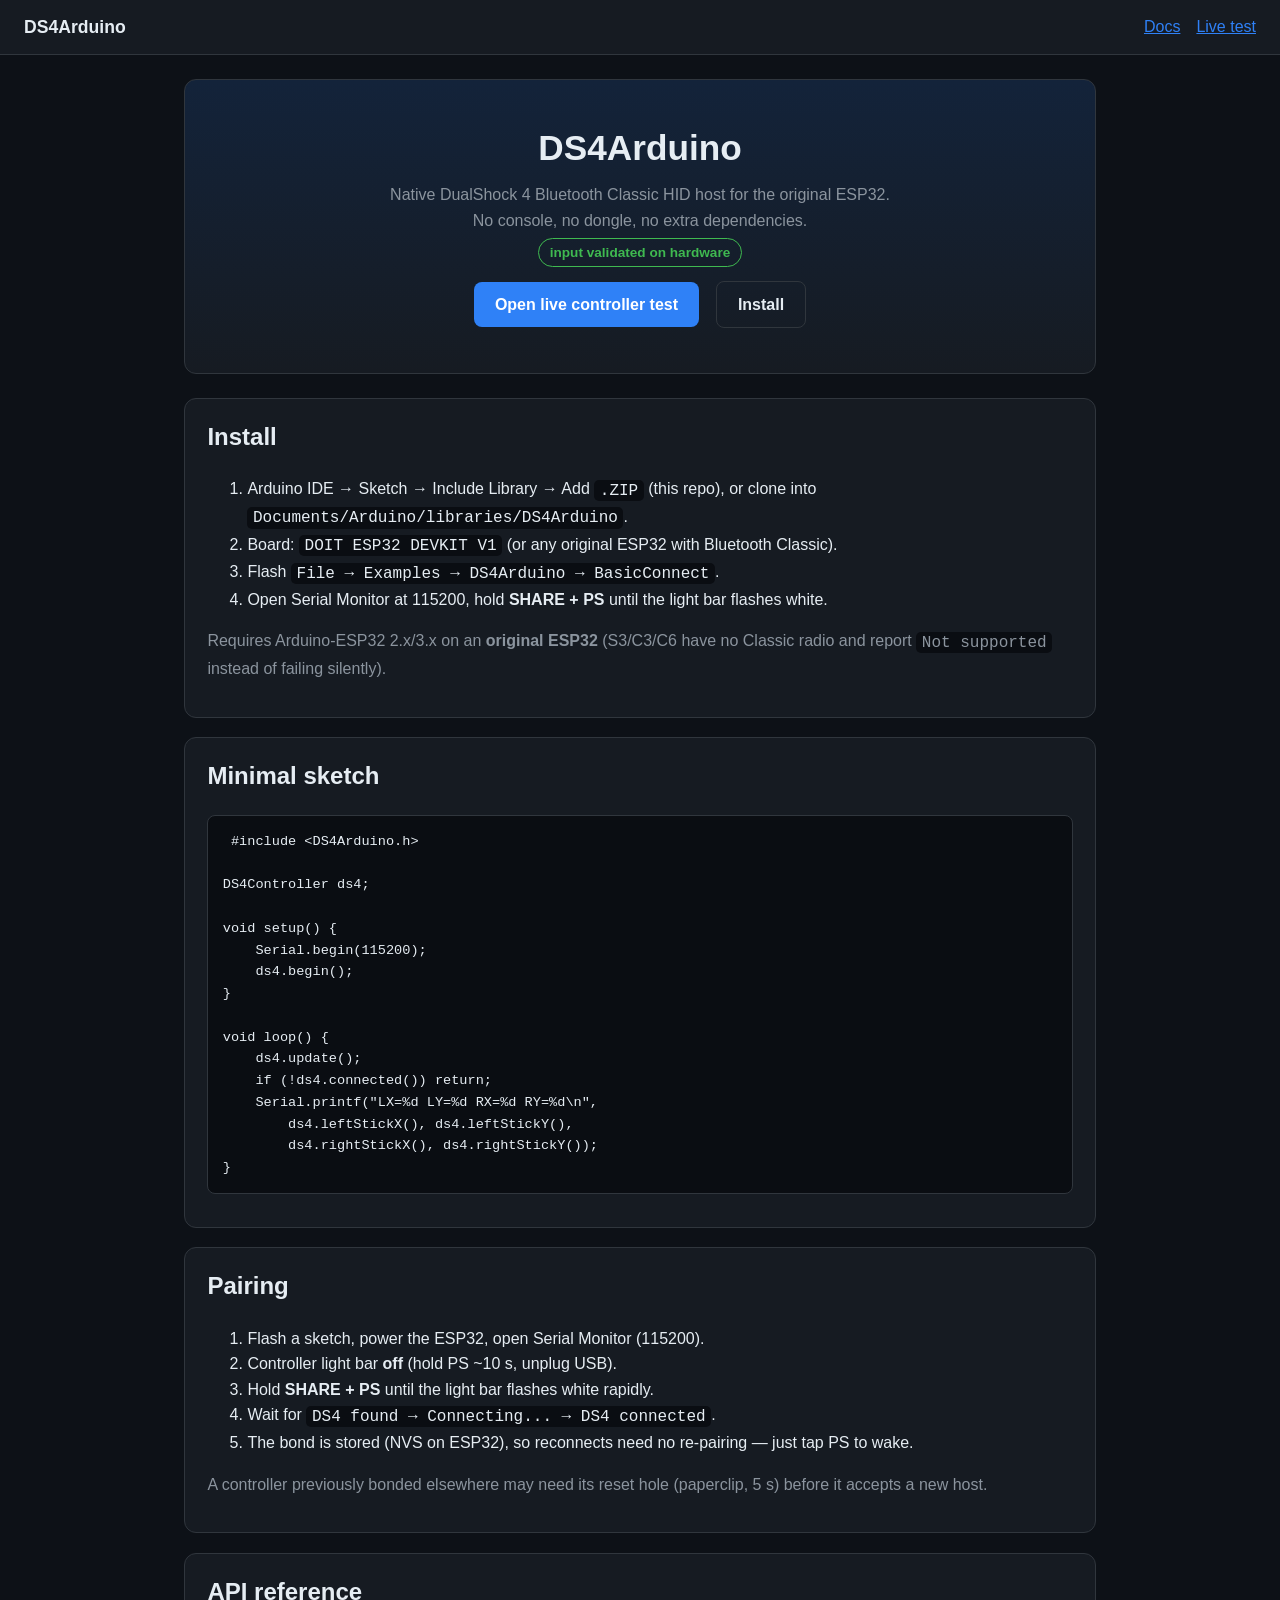
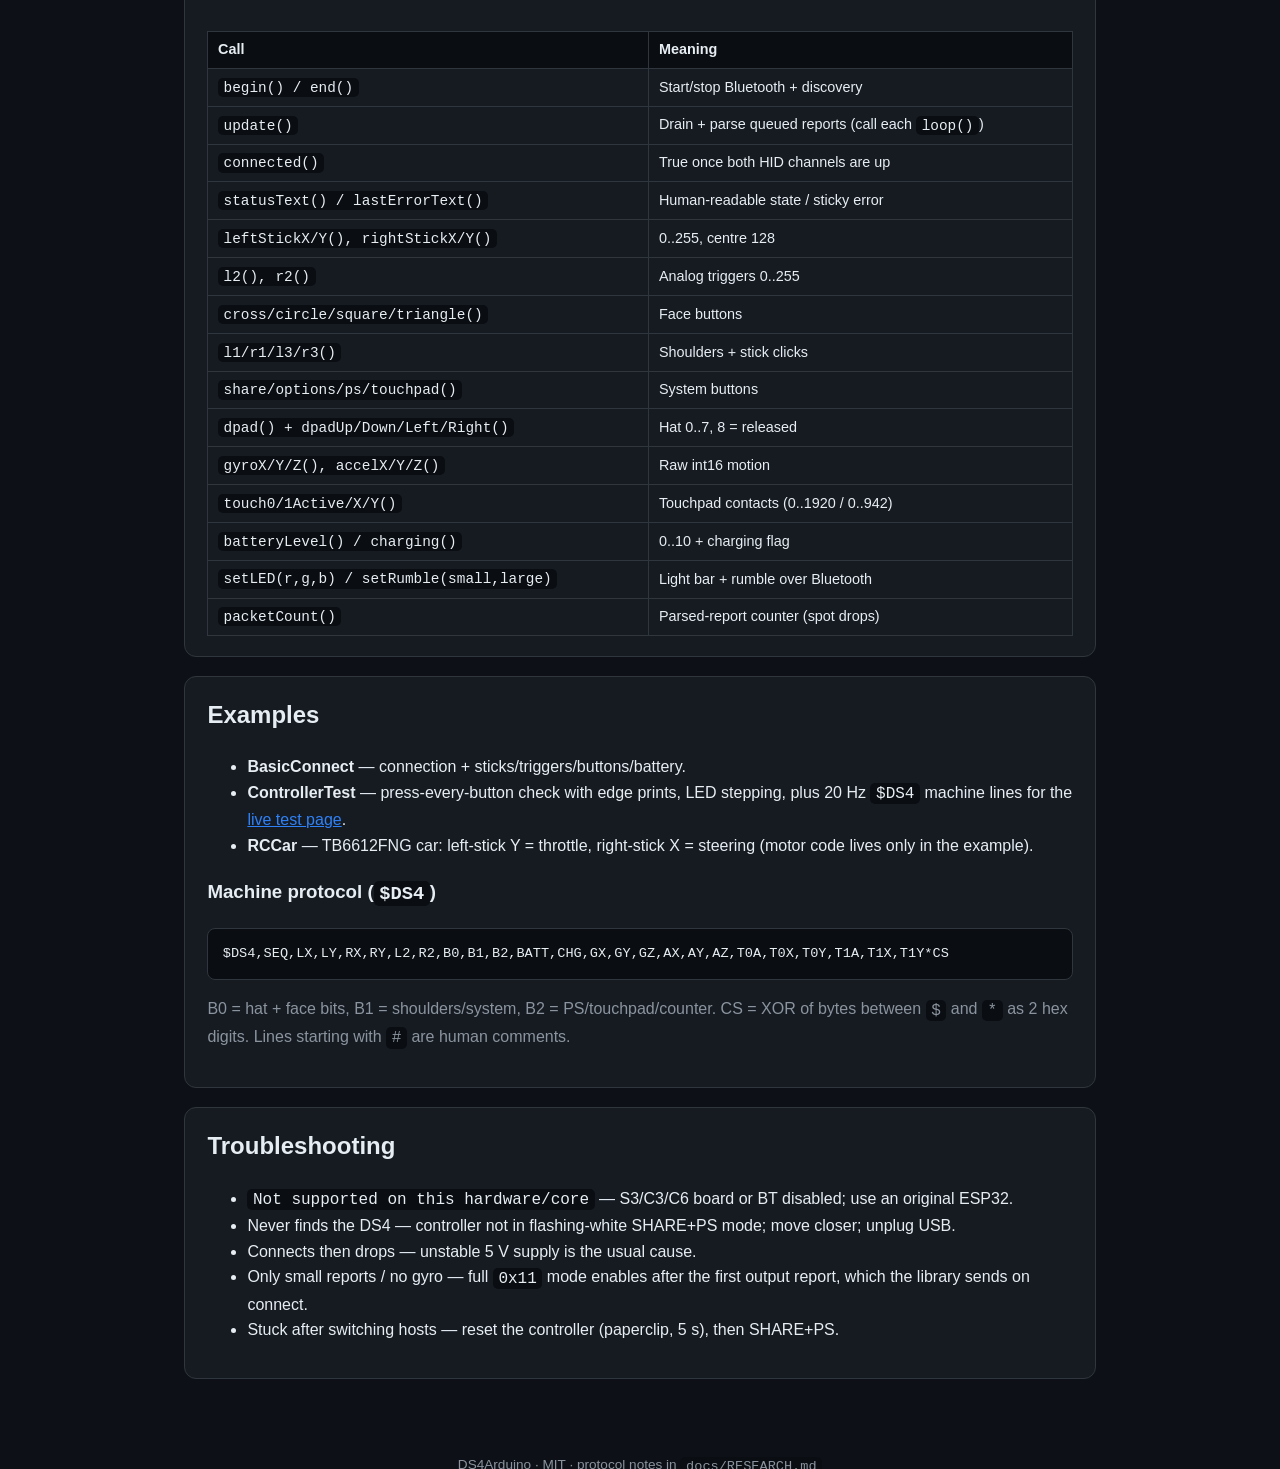
==== docs/index.html @ 6db24fc2 "first commit" ====
<!DOCTYPE html>
<html lang="en">
<head>
<meta charset="utf-8">
<meta name="viewport" content="width=device-width, initial-scale=1">
<title>DS4Arduino — DualShock 4 over Bluetooth Classic for ESP32</title>
<link rel="stylesheet" href="style.css">
</head>
<body>
<header class="nav"><strong>DS4Arduino</strong>
<nav><a href="index.html">Docs</a><a href="live.html">Live test</a></nav>
</header>
<main>
<div class="hero">
<h1>DS4Arduino</h1>
<p>Native DualShock 4 Bluetooth Classic HID host for the original ESP32.<br>No console, no dongle, no extra dependencies.</p>
<p><span class="pill ok">input validated on hardware</span></p>
<p><a class="btn" href="live.html">Open live controller test</a>
<a class="btn secondary" href="#install">Install</a></p>
</div>

<section class="card" id="install">
<h2>Install</h2>
<ol>
<li>Arduino IDE → Sketch → Include Library → Add <code class="inline">.ZIP</code> (this repo), or clone into <code class="inline">Documents/Arduino/libraries/DS4Arduino</code>.</li>
<li>Board: <code class="inline">DOIT ESP32 DEVKIT V1</code> (or any original ESP32 with Bluetooth Classic).</li>
<li>Flash <code class="inline">File → Examples → DS4Arduino → BasicConnect</code>.</li>
<li>Open Serial Monitor at 115200, hold <strong>SHARE + PS</strong> until the light bar flashes white.</li>
</ol>
<p class="muted">Requires Arduino-ESP32 2.x/3.x on an <strong>original ESP32</strong> (S3/C3/C6 have no Classic radio and report <code class="inline">Not supported</code> instead of failing silently).</p>
</section>

<section class="card">
<h2>Minimal sketch</h2>
<pre> #include &lt;DS4Arduino.h&gt;

DS4Controller ds4;

void setup() {
    Serial.begin(115200);
    ds4.begin();
}

void loop() {
    ds4.update();
    if (!ds4.connected()) return;
    Serial.printf("LX=%d LY=%d RX=%d RY=%d\n",
        ds4.leftStickX(), ds4.leftStickY(),
        ds4.rightStickX(), ds4.rightStickY());
}</pre>
</section>

<section class="card">
<h2>Pairing</h2>
<ol>
<li>Flash a sketch, power the ESP32, open Serial Monitor (115200).</li>
<li>Controller light bar <strong>off</strong> (hold PS ~10 s, unplug USB).</li>
<li>Hold <strong>SHARE + PS</strong> until the light bar flashes white rapidly.</li>
<li>Wait for <code class="inline">DS4 found → Connecting... → DS4 connected</code>.</li>
<li>The bond is stored (NVS on ESP32), so reconnects need no re-pairing — just tap PS to wake.</li>
</ol>
<p class="muted">A controller previously bonded elsewhere may need its reset hole (paperclip, 5 s) before it accepts a new host.</p>
</section>

<section class="card">
<h2>API reference</h2>
<table>
<tr><th>Call</th><th>Meaning</th></tr>
<tr><td><code class="inline">begin() / end()</code></td><td>Start/stop Bluetooth + discovery</td></tr>
<tr><td><code class="inline">update()</code></td><td>Drain + parse queued reports (call each <code class="inline">loop()</code>)</td></tr>
<tr><td><code class="inline">connected()</code></td><td>True once both HID channels are up</td></tr>
<tr><td><code class="inline">statusText() / lastErrorText()</code></td><td>Human-readable state / sticky error</td></tr>
<tr><td><code class="inline">leftStickX/Y(), rightStickX/Y()</code></td><td>0..255, centre 128</td></tr>
<tr><td><code class="inline">l2(), r2()</code></td><td>Analog triggers 0..255</td></tr>
<tr><td><code class="inline">cross/circle/square/triangle()</code></td><td>Face buttons</td></tr>
<tr><td><code class="inline">l1/r1/l3/r3()</code></td><td>Shoulders + stick clicks</td></tr>
<tr><td><code class="inline">share/options/ps/touchpad()</code></td><td>System buttons</td></tr>
<tr><td><code class="inline">dpad() + dpadUp/Down/Left/Right()</code></td><td>Hat 0..7, 8 = released</td></tr>
<tr><td><code class="inline">gyroX/Y/Z(), accelX/Y/Z()</code></td><td>Raw int16 motion</td></tr>
<tr><td><code class="inline">touch0/1Active/X/Y()</code></td><td>Touchpad contacts (0..1920 / 0..942)</td></tr>
<tr><td><code class="inline">batteryLevel() / charging()</code></td><td>0..10 + charging flag</td></tr>
<tr><td><code class="inline">setLED(r,g,b) / setRumble(small,large)</code></td><td>Light bar + rumble over Bluetooth</td></tr>
<tr><td><code class="inline">packetCount()</code></td><td>Parsed-report counter (spot drops)</td></tr>
</table>
</section>

<section class="card">
<h2>Examples</h2>
<ul>
<li><strong>BasicConnect</strong> — connection + sticks/triggers/buttons/battery.</li>
<li><strong>ControllerTest</strong> — press-every-button check with edge prints, LED stepping, plus 20 Hz <code class="inline">$DS4</code> machine lines for the <a href="live.html">live test page</a>.</li>
<li><strong>RCCar</strong> — TB6612FNG car: left-stick Y = throttle, right-stick X = steering (motor code lives only in the example).</li>
</ul>
<h3>Machine protocol (<code class="inline">$DS4</code>)</h3>
<pre>$DS4,SEQ,LX,LY,RX,RY,L2,R2,B0,B1,B2,BATT,CHG,GX,GY,GZ,AX,AY,AZ,T0A,T0X,T0Y,T1A,T1X,T1Y*CS</pre>
<p class="muted">B0 = hat + face bits, B1 = shoulders/system, B2 = PS/touchpad/counter. CS = XOR of bytes between <code class="inline">$</code> and <code class="inline">*</code> as 2 hex digits. Lines starting with <code class="inline">#</code> are human comments.</p>
</section>

<section class="card">
<h2>Troubleshooting</h2>
<ul>
<li><code class="inline">Not supported on this hardware/core</code> — S3/C3/C6 board or BT disabled; use an original ESP32.</li>
<li>Never finds the DS4 — controller not in flashing-white SHARE+PS mode; move closer; unplug USB.</li>
<li>Connects then drops — unstable 5 V supply is the usual cause.</li>
<li>Only small reports / no gyro — full <code class="inline">0x11</code> mode enables after the first output report, which the library sends on connect.</li>
<li>Stuck after switching hosts — reset the controller (paperclip, 5 s), then SHARE+PS.</li>
</ul>
</section>
</main>
<footer>DS4Arduino · MIT · protocol notes in <code class="inline">docs/RESEARCH.md</code></footer>
</body>
</html>
---- docs/style.css ----
:root {
  --bg: #0d1117;
  --panel: #161b22;
  --border: #30363d;
  --text: #e6edf3;
  --muted: #8b949e;
  --accent: #2f81f7;
  --green: #3fb950;
  --red: #f85149;
  --amber: #d29922;
}
* { box-sizing: border-box; }
body {
  margin: 0;
  background: var(--bg);
  color: var(--text);
  font-family: -apple-system, BlinkMacSystemFont, "Segoe UI", Helvetica, Arial, sans-serif;
  line-height: 1.6;
}
a { color: var(--accent); }
header.nav {
  display: flex;
  gap: 1.2rem;
  align-items: center;
  padding: 0.8rem 1.5rem;
  background: var(--panel);
  border-bottom: 1px solid var(--border);
  position: sticky;
  top: 0;
  z-index: 10;
}
header.nav strong { font-size: 1.1rem; }
header.nav nav { display: flex; gap: 1rem; margin-left: auto; }
main { max-width: 960px; margin: 0 auto; padding: 1.5rem; }
.hero {
  padding: 2.5rem 1rem;
  text-align: center;
  border: 1px solid var(--border);
  border-radius: 12px;
  background: linear-gradient(180deg, #13233a, var(--panel));
  margin-bottom: 1.5rem;
}
.hero h1 { margin: 0 0 0.4rem; font-size: 2.2rem; }
.hero p { color: var(--muted); margin: 0.3rem 0; }
.btn {
  display: inline-block;
  margin: 0.6rem 0.4rem 0;
  padding: 0.6rem 1.3rem;
  border-radius: 8px;
  background: var(--accent);
  color: #fff;
  text-decoration: none;
  font-weight: 600;
  border: none;
  cursor: pointer;
  font-size: 1rem;
}
.btn.secondary { background: transparent; border: 1px solid var(--border); color: var(--text); }
.btn:disabled { opacity: 0.5; cursor: default; }
section.card {
  background: var(--panel);
  border: 1px solid var(--border);
  border-radius: 12px;
  padding: 1.2rem 1.4rem;
  margin-bottom: 1.2rem;
}
h2 { margin-top: 0; }
code, pre { font-family: ui-monospace, SFMono-Regular, Menlo, Consolas, monospace; }
pre {
  background: #0a0d12;
  border: 1px solid var(--border);
  border-radius: 8px;
  padding: 0.9rem;
  overflow-x: auto;
  font-size: 0.85rem;
}
code.inline { background: #0a0d12; padding: 0.1rem 0.35rem; border-radius: 5px; }
table { border-collapse: collapse; width: 100%; font-size: 0.9rem; }
th, td { border: 1px solid var(--border); padding: 0.4rem 0.6rem; text-align: left; }
th { background: #0a0d12; }
.pill {
  display: inline-block;
  padding: 0.15rem 0.7rem;
  border-radius: 999px;
  font-size: 0.85rem;
  font-weight: 600;
  border: 1px solid var(--border);
}
.pill.ok { color: var(--green); border-color: var(--green); }
.pill.warn { color: var(--amber); border-color: var(--amber); }
.pill.bad { color: var(--red); border-color: var(--red); }
.muted { color: var(--muted); }
/* live tester layout */
.grid { display: grid; grid-template-columns: repeat(auto-fit, minmax(220px, 1fr)); gap: 1rem; }
.stickbox {
  position: relative;
  width: 150px; height: 150px;
  border: 1px solid var(--border);
  border-radius: 10px;
  background: #0a0d12;
  margin: 0 auto;
}
.stickdot {
  position: absolute;
  width: 22px; height: 22px;
  border-radius: 50%;
  background: var(--accent);
  transform: translate(-50%, -50%);
  left: 50%; top: 50%;
}
.bar { height: 12px; background: #0a0d12; border: 1px solid var(--border); border-radius: 6px; overflow: hidden; }
.bar > div { height: 100%; width: 0%; background: var(--accent); }
.btns { display: flex; flex-wrap: wrap; gap: 0.4rem; }
.padbtn {
  min-width: 3rem;
  text-align: center;
  padding: 0.35rem 0.6rem;
  border: 1px solid var(--border);
  border-radius: 8px;
  color: var(--muted);
  font-weight: 600;
  user-select: none;
}
.padbtn.on { background: var(--accent); color: #fff; border-color: var(--accent); }
#log {
  height: 180px;
  overflow-y: auto;
  background: #0a0d12;
  border: 1px solid var(--border);
  border-radius: 8px;
  padding: 0.6rem;
  font-size: 0.75rem;
  white-space: pre-wrap;
}
.touchpad {
  position: relative;
  height: 90px;
  border: 1px solid var(--border);
  border-radius: 8px;
  background: #0a0d12;
  overflow: hidden;
}
.touchdot { position: absolute; width: 14px; height: 14px; border-radius: 50%; background: var(--green); transform: translate(-50%, -50%); display: none; }
footer { text-align: center; color: var(--muted); padding: 2rem 1rem; font-size: 0.85rem; }
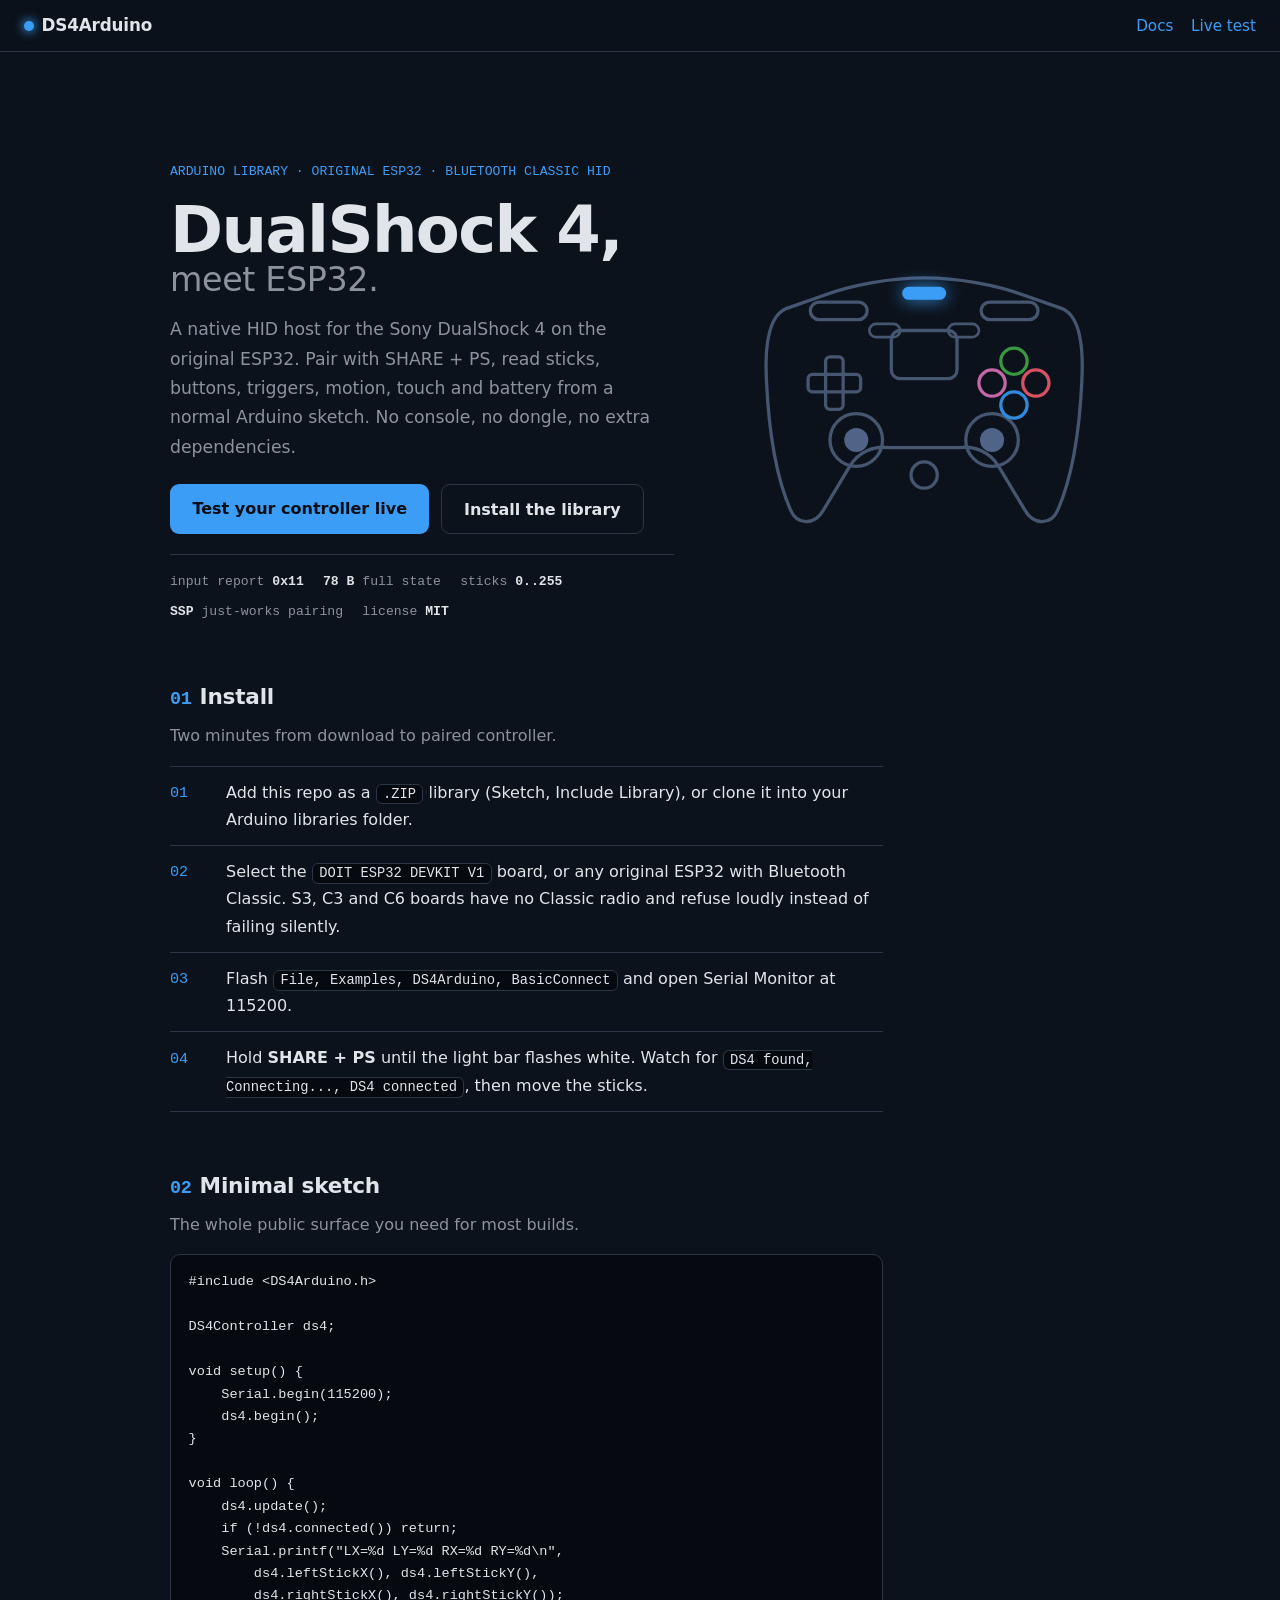
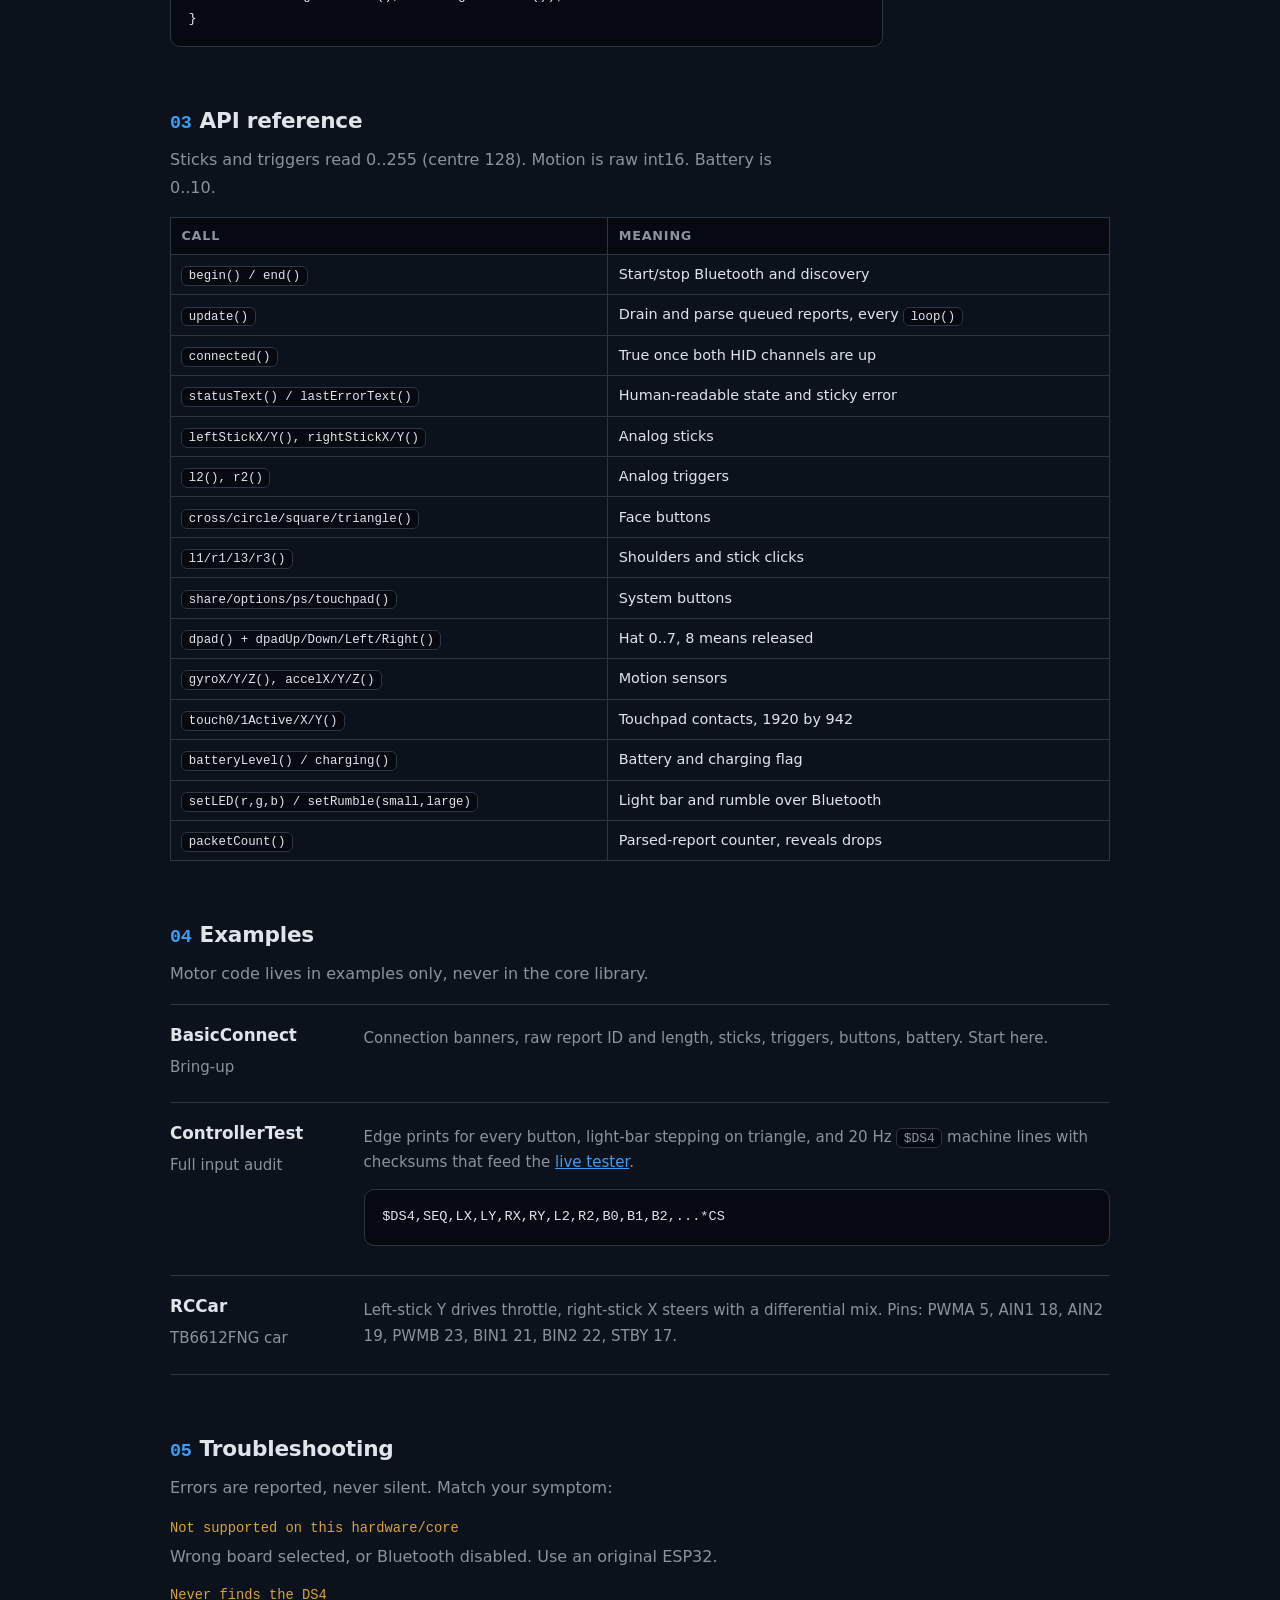
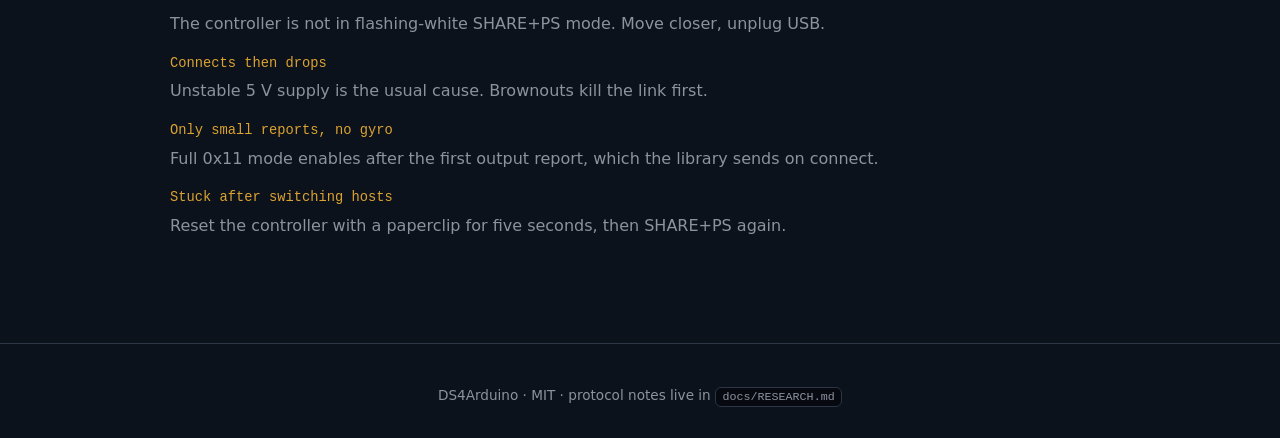
==== commit a8d31e1d: "docs updated" ====
--- a/docs/index.html
+++ b/docs/index.html
@@ -3,36 +3,66 @@
 <head>
 <meta charset="utf-8">
 <meta name="viewport" content="width=device-width, initial-scale=1">
-<title>DS4Arduino — DualShock 4 over Bluetooth Classic for ESP32</title>
+<title>DS4Arduino, DualShock 4 over Bluetooth Classic for ESP32</title>
 <link rel="stylesheet" href="style.css">
 </head>
 <body>
-<header class="nav"><strong>DS4Arduino</strong>
+<header class="nav"><span><span class="mark"></span><strong>DS4Arduino</strong></span>
 <nav><a href="index.html">Docs</a><a href="live.html">Live test</a></nav>
 </header>
 <main>
 <div class="hero">
-<h1>DS4Arduino</h1>
-<p>Native DualShock 4 Bluetooth Classic HID host for the original ESP32.<br>No console, no dongle, no extra dependencies.</p>
-<p><span class="pill ok">input validated on hardware</span></p>
-<p><a class="btn" href="live.html">Open live controller test</a>
-<a class="btn secondary" href="#install">Install</a></p>
+<div>
+<p class="rise" style="font-family:var(--mono);font-size:.82rem;color:var(--accent)">ARDUINO LIBRARY · ORIGINAL ESP32 · BLUETOOTH CLASSIC HID</p>
+<h1 class="rise d1">DualShock 4,<span class="thin">meet ESP32.</span></h1>
+<p class="lede rise d2">A native HID host for the Sony DualShock 4 on the original ESP32. Pair with SHARE&nbsp;+&nbsp;PS, read sticks, buttons, triggers, motion, touch and battery from a normal Arduino sketch. No console, no dongle, no extra dependencies.</p>
+<div class="btnrow rise d2">
+<a class="btn" href="live.html">Test your controller live</a>
+<a class="btn secondary" href="#install">Install the library</a>
+</div>
+<div class="specstrip rise d2">
+<span>input report <b>0x11</b></span><span><b>78 B</b> full state</span><span>sticks <b>0..255</b></span><span><b>SSP</b> just-works pairing</span><span>license <b>MIT</b></span>
+</div>
+</div>
+<div class="rise d2" role="img" aria-label="DualShock 4 controller outline">
+<svg class="padmark" viewBox="0 0 340 300" aria-hidden="true">
+<path d="M170,52 C200,52 235,58 262,68 L296,80 C310,86 316,108 314,146 C312,190 306,232 292,264 C286,278 270,278 262,264 L238,224 C230,211 216,205 202,207 L138,207 C124,205 110,211 102,224 L78,264 C70,278 54,278 48,264 C34,232 28,190 26,146 C24,108 30,86 44,80 L78,68 C105,58 140,52 170,52 Z" fill="none" stroke="oklch(0.45 0.05 260)" stroke-width="3"/>
+<rect x="150" y="60" width="40" height="12" rx="6" fill="oklch(0.68 0.16 250)" style="filter:drop-shadow(0 0 8px oklch(0.68 0.16 250 / 0.9))"/>
+<rect x="140" y="100" width="60" height="44" rx="8" fill="none" stroke="oklch(0.45 0.05 260)" stroke-width="3"/>
+<rect x="66" y="74" width="52" height="16" rx="8" fill="none" stroke="oklch(0.45 0.05 260)" stroke-width="3"/>
+<rect x="222" y="74" width="52" height="16" rx="8" fill="none" stroke="oklch(0.45 0.05 260)" stroke-width="3"/>
+<rect x="120" y="94" width="28" height="12" rx="6" fill="none" stroke="oklch(0.45 0.05 260)" stroke-width="2.5"/>
+<rect x="192" y="94" width="28" height="12" rx="6" fill="none" stroke="oklch(0.45 0.05 260)" stroke-width="2.5"/>
+<rect x="80" y="124" width="16" height="48" rx="4" fill="none" stroke="oklch(0.45 0.05 260)" stroke-width="3"/>
+<rect x="64" y="140" width="48" height="16" rx="4" fill="none" stroke="oklch(0.45 0.05 260)" stroke-width="3"/>
+<circle cx="108" cy="200" r="24" fill="none" stroke="oklch(0.45 0.05 260)" stroke-width="3"/>
+<circle cx="108" cy="200" r="11" fill="oklch(0.5 0.06 260)"/>
+<circle cx="232" cy="200" r="24" fill="none" stroke="oklch(0.45 0.05 260)" stroke-width="3"/>
+<circle cx="232" cy="200" r="11" fill="oklch(0.5 0.06 260)"/>
+<circle cx="252" cy="128" r="12" fill="none" stroke="oklch(0.6 0.15 145)" stroke-width="3"/>
+<circle cx="272" cy="148" r="12" fill="none" stroke="oklch(0.62 0.17 15)" stroke-width="3"/>
+<circle cx="252" cy="168" r="12" fill="none" stroke="oklch(0.62 0.15 250)" stroke-width="3"/>
+<circle cx="232" cy="148" r="12" fill="none" stroke="oklch(0.64 0.14 340)" stroke-width="3"/>
+<circle cx="170" cy="232" r="12" fill="none" stroke="oklch(0.45 0.05 260)" stroke-width="3"/>
+</svg>
+</div>
 </div>
 
-<section class="card" id="install">
-<h2>Install</h2>
-<ol>
-<li>Arduino IDE → Sketch → Include Library → Add <code class="inline">.ZIP</code> (this repo), or clone into <code class="inline">Documents/Arduino/libraries/DS4Arduino</code>.</li>
-<li>Board: <code class="inline">DOIT ESP32 DEVKIT V1</code> (or any original ESP32 with Bluetooth Classic).</li>
-<li>Flash <code class="inline">File → Examples → DS4Arduino → BasicConnect</code>.</li>
-<li>Open Serial Monitor at 115200, hold <strong>SHARE + PS</strong> until the light bar flashes white.</li>
+<section class="block prose" id="install">
+<h2 class="sect"><span class="no">01</span>Install</h2>
+<p class="sub">Two minutes from download to paired controller.</p>
+<ol class="steps">
+<li><div>Add this repo as a <code class="inline">.ZIP</code> library (Sketch, Include Library), or clone it into your Arduino libraries folder.</div></li>
+<li><div>Select the <code class="inline">DOIT ESP32 DEVKIT V1</code> board, or any original ESP32 with Bluetooth Classic. S3, C3 and C6 boards have no Classic radio and refuse loudly instead of failing silently.</div></li>
+<li><div>Flash <code class="inline">File, Examples, DS4Arduino, BasicConnect</code> and open Serial Monitor at 115200.</div></li>
+<li><div>Hold <strong>SHARE + PS</strong> until the light bar flashes white. Watch for <code class="inline">DS4 found, Connecting..., DS4 connected</code>, then move the sticks.</div></li>
 </ol>
-<p class="muted">Requires Arduino-ESP32 2.x/3.x on an <strong>original ESP32</strong> (S3/C3/C6 have no Classic radio and report <code class="inline">Not supported</code> instead of failing silently).</p>
 </section>
 
-<section class="card">
-<h2>Minimal sketch</h2>
-<pre> #include &lt;DS4Arduino.h&gt;
+<section class="block prose">
+<h2 class="sect"><span class="no">02</span>Minimal sketch</h2>
+<p class="sub">The whole public surface you need for most builds.</p>
+<pre>#include &lt;DS4Arduino.h&gt;
 
 DS4Controller ds4;
 
@@ -50,63 +80,64 @@
 }</pre>
 </section>
 
-<section class="card">
-<h2>Pairing</h2>
-<ol>
-<li>Flash a sketch, power the ESP32, open Serial Monitor (115200).</li>
-<li>Controller light bar <strong>off</strong> (hold PS ~10 s, unplug USB).</li>
-<li>Hold <strong>SHARE + PS</strong> until the light bar flashes white rapidly.</li>
-<li>Wait for <code class="inline">DS4 found → Connecting... → DS4 connected</code>.</li>
-<li>The bond is stored (NVS on ESP32), so reconnects need no re-pairing — just tap PS to wake.</li>
-</ol>
-<p class="muted">A controller previously bonded elsewhere may need its reset hole (paperclip, 5 s) before it accepts a new host.</p>
-</section>
-
-<section class="card">
-<h2>API reference</h2>
-<table>
+<section class="block">
+<h2 class="sect"><span class="no">03</span>API reference</h2>
+<p class="sub">Sticks and triggers read 0..255 (centre 128). Motion is raw int16. Battery is 0..10.</p>
+<table class="api">
 <tr><th>Call</th><th>Meaning</th></tr>
-<tr><td><code class="inline">begin() / end()</code></td><td>Start/stop Bluetooth + discovery</td></tr>
-<tr><td><code class="inline">update()</code></td><td>Drain + parse queued reports (call each <code class="inline">loop()</code>)</td></tr>
+<tr><td><code class="inline">begin() / end()</code></td><td>Start/stop Bluetooth and discovery</td></tr>
+<tr><td><code class="inline">update()</code></td><td>Drain and parse queued reports, every <code class="inline">loop()</code></td></tr>
 <tr><td><code class="inline">connected()</code></td><td>True once both HID channels are up</td></tr>
-<tr><td><code class="inline">statusText() / lastErrorText()</code></td><td>Human-readable state / sticky error</td></tr>
-<tr><td><code class="inline">leftStickX/Y(), rightStickX/Y()</code></td><td>0..255, centre 128</td></tr>
-<tr><td><code class="inline">l2(), r2()</code></td><td>Analog triggers 0..255</td></tr>
+<tr><td><code class="inline">statusText() / lastErrorText()</code></td><td>Human-readable state and sticky error</td></tr>
+<tr><td><code class="inline">leftStickX/Y(), rightStickX/Y()</code></td><td>Analog sticks</td></tr>
+<tr><td><code class="inline">l2(), r2()</code></td><td>Analog triggers</td></tr>
 <tr><td><code class="inline">cross/circle/square/triangle()</code></td><td>Face buttons</td></tr>
-<tr><td><code class="inline">l1/r1/l3/r3()</code></td><td>Shoulders + stick clicks</td></tr>
+<tr><td><code class="inline">l1/r1/l3/r3()</code></td><td>Shoulders and stick clicks</td></tr>
 <tr><td><code class="inline">share/options/ps/touchpad()</code></td><td>System buttons</td></tr>
-<tr><td><code class="inline">dpad() + dpadUp/Down/Left/Right()</code></td><td>Hat 0..7, 8 = released</td></tr>
-<tr><td><code class="inline">gyroX/Y/Z(), accelX/Y/Z()</code></td><td>Raw int16 motion</td></tr>
-<tr><td><code class="inline">touch0/1Active/X/Y()</code></td><td>Touchpad contacts (0..1920 / 0..942)</td></tr>
-<tr><td><code class="inline">batteryLevel() / charging()</code></td><td>0..10 + charging flag</td></tr>
-<tr><td><code class="inline">setLED(r,g,b) / setRumble(small,large)</code></td><td>Light bar + rumble over Bluetooth</td></tr>
-<tr><td><code class="inline">packetCount()</code></td><td>Parsed-report counter (spot drops)</td></tr>
+<tr><td><code class="inline">dpad() + dpadUp/Down/Left/Right()</code></td><td>Hat 0..7, 8 means released</td></tr>
+<tr><td><code class="inline">gyroX/Y/Z(), accelX/Y/Z()</code></td><td>Motion sensors</td></tr>
+<tr><td><code class="inline">touch0/1Active/X/Y()</code></td><td>Touchpad contacts, 1920 by 942</td></tr>
+<tr><td><code class="inline">batteryLevel() / charging()</code></td><td>Battery and charging flag</td></tr>
+<tr><td><code class="inline">setLED(r,g,b) / setRumble(small,large)</code></td><td>Light bar and rumble over Bluetooth</td></tr>
+<tr><td><code class="inline">packetCount()</code></td><td>Parsed-report counter, reveals drops</td></tr>
 </table>
 </section>
 
-<section class="card">
-<h2>Examples</h2>
-<ul>
-<li><strong>BasicConnect</strong> — connection + sticks/triggers/buttons/battery.</li>
-<li><strong>ControllerTest</strong> — press-every-button check with edge prints, LED stepping, plus 20 Hz <code class="inline">$DS4</code> machine lines for the <a href="live.html">live test page</a>.</li>
-<li><strong>RCCar</strong> — TB6612FNG car: left-stick Y = throttle, right-stick X = steering (motor code lives only in the example).</li>
-</ul>
-<h3>Machine protocol (<code class="inline">$DS4</code>)</h3>
-<pre>$DS4,SEQ,LX,LY,RX,RY,L2,R2,B0,B1,B2,BATT,CHG,GX,GY,GZ,AX,AY,AZ,T0A,T0X,T0Y,T1A,T1X,T1Y*CS</pre>
-<p class="muted">B0 = hat + face bits, B1 = shoulders/system, B2 = PS/touchpad/counter. CS = XOR of bytes between <code class="inline">$</code> and <code class="inline">*</code> as 2 hex digits. Lines starting with <code class="inline">#</code> are human comments.</p>
+<section class="block">
+<h2 class="sect"><span class="no">04</span>Examples</h2>
+<p class="sub">Motor code lives in examples only, never in the core library.</p>
+<div class="exrow">
+<div><h3>BasicConnect</h3><p class="muted">Bring-up</p></div>
+<div><p>Connection banners, raw report ID and length, sticks, triggers, buttons, battery. Start here.</p></div>
+</div>
+<div class="exrow">
+<div><h3>ControllerTest</h3><p class="muted">Full input audit</p></div>
+<div><p>Edge prints for every button, light-bar stepping on triangle, and 20&nbsp;Hz <code class="inline">$DS4</code> machine lines with checksums that feed the <a href="live.html">live tester</a>.</p>
+<pre>$DS4,SEQ,LX,LY,RX,RY,L2,R2,B0,B1,B2,...*CS</pre></div>
+</div>
+<div class="exrow">
+<div><h3>RCCar</h3><p class="muted">TB6612FNG car</p></div>
+<div><p>Left-stick Y drives throttle, right-stick X steers with a differential mix. Pins: PWMA 5, AIN1 18, AIN2 19, PWMB 23, BIN1 21, BIN2 22, STBY 17.</p></div>
+</div>
 </section>
 
-<section class="card">
-<h2>Troubleshooting</h2>
-<ul>
-<li><code class="inline">Not supported on this hardware/core</code> — S3/C3/C6 board or BT disabled; use an original ESP32.</li>
-<li>Never finds the DS4 — controller not in flashing-white SHARE+PS mode; move closer; unplug USB.</li>
-<li>Connects then drops — unstable 5 V supply is the usual cause.</li>
-<li>Only small reports / no gyro — full <code class="inline">0x11</code> mode enables after the first output report, which the library sends on connect.</li>
-<li>Stuck after switching hosts — reset the controller (paperclip, 5 s), then SHARE+PS.</li>
-</ul>
+<section class="block prose">
+<h2 class="sect"><span class="no">05</span>Troubleshooting</h2>
+<p class="sub">Errors are reported, never silent. Match your symptom:</p>
+<dl class="trouble">
+<dt>Not supported on this hardware/core</dt>
+<dd>Wrong board selected, or Bluetooth disabled. Use an original ESP32.</dd>
+<dt>Never finds the DS4</dt>
+<dd>The controller is not in flashing-white SHARE+PS mode. Move closer, unplug USB.</dd>
+<dt>Connects then drops</dt>
+<dd>Unstable 5&nbsp;V supply is the usual cause. Brownouts kill the link first.</dd>
+<dt>Only small reports, no gyro</dt>
+<dd>Full 0x11 mode enables after the first output report, which the library sends on connect.</dd>
+<dt>Stuck after switching hosts</dt>
+<dd>Reset the controller with a paperclip for five seconds, then SHARE+PS again.</dd>
+</dl>
 </section>
 </main>
-<footer>DS4Arduino · MIT · protocol notes in <code class="inline">docs/RESEARCH.md</code></footer>
+<footer>DS4Arduino · MIT · protocol notes live in <code class="inline">docs/RESEARCH.md</code></footer>
 </body>
 </html>
--- a/docs/style.css
+++ b/docs/style.css
@@ -1,83 +1,173 @@
+/* DS4Arduino docs theme. Dark workbench surface, light-bar blue identity,
+   PlayStation face colors reserved for pressed states on the tester. */
 :root {
-  --bg: #0d1117;
-  --panel: #161b22;
-  --border: #30363d;
-  --text: #e6edf3;
-  --muted: #8b949e;
-  --accent: #2f81f7;
-  --green: #3fb950;
-  --red: #f85149;
-  --amber: #d29922;
+  --bg: oklch(0.18 0.02 260);
+  --panel: oklch(0.23 0.025 260);
+  --panel-2: oklch(0.26 0.03 260);
+  --border: oklch(0.33 0.03 260);
+  --text: oklch(0.92 0.008 260);
+  --muted: oklch(0.66 0.02 260);
+  --accent: oklch(0.68 0.16 250);
+  --accent-soft: oklch(0.68 0.16 250 / 0.14);
+  --green: oklch(0.74 0.15 145);
+  --red: oklch(0.64 0.19 15);
+  --pink: oklch(0.7 0.16 340);
+  --amber: oklch(0.75 0.14 80);
+  --sans: -apple-system, BlinkMacSystemFont, "Segoe UI", system-ui, sans-serif;
+  --mono: ui-monospace, SFMono-Regular, Menlo, Consolas, monospace;
 }
 * { box-sizing: border-box; }
+html { scroll-behavior: smooth; }
 body {
   margin: 0;
   background: var(--bg);
   color: var(--text);
-  font-family: -apple-system, BlinkMacSystemFont, "Segoe UI", Helvetica, Arial, sans-serif;
-  line-height: 1.6;
+  font-family: var(--sans);
+  line-height: 1.7;
 }
 a { color: var(--accent); }
+::selection { background: oklch(0.68 0.16 250 / 0.35); }
+
+/* ---------- nav ---------- */
 header.nav {
   display: flex;
   gap: 1.2rem;
-  align-items: center;
-  padding: 0.8rem 1.5rem;
-  background: var(--panel);
+  align-items: baseline;
+  padding: 0.7rem 1.5rem;
+  background: oklch(0.18 0.02 260 / 0.92);
   border-bottom: 1px solid var(--border);
   position: sticky;
   top: 0;
   z-index: 10;
 }
-header.nav strong { font-size: 1.1rem; }
-header.nav nav { display: flex; gap: 1rem; margin-left: auto; }
-main { max-width: 960px; margin: 0 auto; padding: 1.5rem; }
+header.nav .mark {
+  display: inline-block;
+  width: 0.65rem; height: 0.65rem;
+  border-radius: 50%;
+  background: var(--accent);
+  box-shadow: 0 0 10px 2px oklch(0.68 0.16 250 / 0.7);
+  margin-right: 0.45rem;
+  vertical-align: baseline;
+}
+header.nav strong { font-size: 1.05rem; letter-spacing: -0.01em; }
+header.nav nav { display: flex; gap: 1.1rem; margin-left: auto; font-size: 0.95rem; }
+header.nav nav a { text-decoration: none; }
+header.nav nav a:hover { text-decoration: underline; }
+
+main { max-width: 1020px; margin: 0 auto; padding: 1.5rem clamp(1rem, 4vw, 2.5rem) 3rem; }
+
+/* ---------- brand hero ---------- */
 .hero {
-  padding: 2.5rem 1rem;
-  text-align: center;
-  border: 1px solid var(--border);
-  border-radius: 12px;
-  background: linear-gradient(180deg, #13233a, var(--panel));
-  margin-bottom: 1.5rem;
-}
-.hero h1 { margin: 0 0 0.4rem; font-size: 2.2rem; }
-.hero p { color: var(--muted); margin: 0.3rem 0; }
+  display: grid;
+  grid-template-columns: 1.15fr 0.85fr;
+  gap: clamp(1.5rem, 5vw, 4rem);
+  align-items: center;
+  padding: clamp(2rem, 6vw, 4.5rem) 0 clamp(2rem, 5vw, 3.5rem);
+}
+.hero h1 {
+  margin: 0 0 0.8rem;
+  font-size: clamp(2.4rem, 6vw, 4rem);
+  line-height: 1.04;
+  letter-spacing: -0.025em;
+  font-weight: 800;
+}
+.hero h1 .thin { display: block; font-weight: 400; color: var(--muted); font-size: 0.52em; letter-spacing: -0.01em; }
+.hero p.lede { font-size: 1.08rem; color: var(--muted); max-width: 34rem; }
+.specstrip {
+  display: flex; flex-wrap: wrap; gap: 0.5rem 1.2rem;
+  margin-top: 1.2rem; padding-top: 1rem;
+  border-top: 1px solid var(--border);
+  font-family: var(--mono); font-size: 0.82rem; color: var(--muted);
+}
+.specstrip b { color: var(--text); font-weight: 600; }
+.btnrow { display: flex; flex-wrap: wrap; gap: 0.7rem; margin-top: 1.4rem; }
 .btn {
   display: inline-block;
-  margin: 0.6rem 0.4rem 0;
-  padding: 0.6rem 1.3rem;
-  border-radius: 8px;
+  padding: 0.65rem 1.4rem;
+  border-radius: 9px;
   background: var(--accent);
-  color: #fff;
+  color: oklch(0.16 0.02 260);
   text-decoration: none;
-  font-weight: 600;
+  font-weight: 700;
   border: none;
   cursor: pointer;
   font-size: 1rem;
-}
-.btn.secondary { background: transparent; border: 1px solid var(--border); color: var(--text); }
-.btn:disabled { opacity: 0.5; cursor: default; }
-section.card {
-  background: var(--panel);
-  border: 1px solid var(--border);
-  border-radius: 12px;
-  padding: 1.2rem 1.4rem;
-  margin-bottom: 1.2rem;
-}
-h2 { margin-top: 0; }
-code, pre { font-family: ui-monospace, SFMono-Regular, Menlo, Consolas, monospace; }
+  transition: transform 180ms cubic-bezier(0.22, 1, 0.36, 1), filter 180ms;
+}
+.btn:hover { filter: brightness(1.12); }
+.btn:active { transform: scale(0.97); }
+.btn.secondary { background: transparent; border: 1px solid var(--border); color: var(--text); font-weight: 600; }
+.btn:disabled { opacity: 0.45; cursor: default; transform: none; }
+.padmark { width: 100%; height: auto; display: block; }
+@keyframes rise {
+  from { opacity: 0; transform: translateY(14px); }
+  to { opacity: 1; transform: translateY(0); }
+}
+.rise { animation: rise 600ms cubic-bezier(0.22, 1, 0.36, 1) both; }
+.rise.d1 { animation-delay: 90ms; }
+.rise.d2 { animation-delay: 180ms; }
+
+/* ---------- docs article ---------- */
+.prose { max-width: 70ch; }
+section.block { margin-bottom: clamp(2rem, 5vw, 3.5rem); }
+h2.sect {
+  font-size: 1.35rem;
+  font-weight: 700;
+  letter-spacing: -0.01em;
+  margin: 0 0 0.4rem;
+}
+h2.sect .no { color: var(--accent); font-family: var(--mono); font-size: 0.85em; margin-right: 0.5rem; }
+.sub { color: var(--muted); margin-top: 0; max-width: 62ch; }
+
+ol.steps { list-style: none; counter-reset: step; margin: 1rem 0 0; padding: 0; }
+ol.steps li {
+  counter-increment: step;
+  display: grid;
+  grid-template-columns: 2.6rem 1fr;
+  gap: 0.9rem;
+  padding: 0.75rem 0;
+  border-top: 1px solid var(--border);
+}
+ol.steps li:last-child { border-bottom: 1px solid var(--border); }
+ol.steps li::before {
+  content: counter(step, decimal-leading-zero);
+  font-family: var(--mono);
+  font-size: 0.95rem;
+  color: var(--accent);
+  padding-top: 0.15rem;
+}
+
 pre {
-  background: #0a0d12;
-  border: 1px solid var(--border);
-  border-radius: 8px;
-  padding: 0.9rem;
+  background: oklch(0.14 0.015 260);
+  border: 1px solid var(--border);
+  border-radius: 10px;
+  padding: 1rem 1.1rem;
   overflow-x: auto;
   font-size: 0.85rem;
-}
-code.inline { background: #0a0d12; padding: 0.1rem 0.35rem; border-radius: 5px; }
-table { border-collapse: collapse; width: 100%; font-size: 0.9rem; }
-th, td { border: 1px solid var(--border); padding: 0.4rem 0.6rem; text-align: left; }
-th { background: #0a0d12; }
+  line-height: 1.65;
+  font-family: var(--mono);
+}
+code.inline { font-family: var(--mono); font-size: 0.86em; background: oklch(0.14 0.015 260); padding: 0.12rem 0.4rem; border-radius: 6px; border: 1px solid var(--border); }
+
+table.api { border-collapse: collapse; width: 100%; font-size: 0.9rem; }
+table.api th, table.api td { border: 1px solid var(--border); padding: 0.45rem 0.65rem; text-align: left; vertical-align: top; }
+table.api th { background: oklch(0.14 0.015 260); font-size: 0.8rem; text-transform: uppercase; letter-spacing: 0.06em; color: var(--muted); }
+
+.exrow {
+  display: grid;
+  grid-template-columns: 11rem 1fr;
+  gap: 1.1rem;
+  padding: 1rem 0;
+  border-top: 1px solid var(--border);
+}
+.exrow:last-child { border-bottom: 1px solid var(--border); }
+.exrow h3 { margin: 0; font-size: 1.05rem; }
+.exrow p, .exrow ul { margin: 0.35rem 0; color: var(--muted); font-size: 0.94rem; }
+
+dl.trouble { margin: 0; }
+dl.trouble dt { font-family: var(--mono); font-size: 0.86rem; color: var(--amber); margin-top: 0.9rem; }
+dl.trouble dd { margin: 0.15rem 0 0; color: var(--muted); }
+
 .pill {
   display: inline-block;
   padding: 0.15rem 0.7rem;
@@ -85,60 +175,80 @@
   font-size: 0.85rem;
   font-weight: 600;
   border: 1px solid var(--border);
+  white-space: nowrap;
 }
 .pill.ok { color: var(--green); border-color: var(--green); }
 .pill.warn { color: var(--amber); border-color: var(--amber); }
 .pill.bad { color: var(--red); border-color: var(--red); }
 .muted { color: var(--muted); }
-/* live tester layout */
-.grid { display: grid; grid-template-columns: repeat(auto-fit, minmax(220px, 1fr)); gap: 1rem; }
-.stickbox {
-  position: relative;
-  width: 150px; height: 150px;
+
+/* ---------- live tester ---------- */
+.stage {
+  background: var(--panel);
+  border: 1px solid var(--border);
+  border-radius: 14px;
+  padding: clamp(0.8rem, 3vw, 1.6rem);
+  margin-bottom: 1.2rem;
+}
+#padSvg { width: 100%; height: auto; display: block; max-width: 720px; margin: 0 auto; }
+#padTilt { transition: transform 160ms cubic-bezier(0.22, 1, 0.36, 1); transform-box: fill-box; transform-origin: center; }
+.padbody { fill: oklch(0.24 0.028 262); stroke: var(--border); stroke-width: 2; }
+.padwell { fill: oklch(0.15 0.015 260); stroke: var(--border); stroke-width: 1.5; }
+.padthumb { fill: oklch(0.45 0.05 260); stroke: oklch(0.6 0.05 260); stroke-width: 1.5; }
+.padtouch { fill: oklch(0.16 0.015 260); stroke: var(--border); stroke-width: 1.5; }
+#lightbar { fill: oklch(0.35 0.05 260); transition: fill 200ms, filter 200ms; }
+#lightbar.on { fill: var(--accent); filter: drop-shadow(0 0 10px oklch(0.68 0.16 250 / 0.9)); }
+.face { fill: oklch(0.2 0.02 260); stroke: var(--border); stroke-width: 1.5; transition: fill 120ms; }
+.face text { fill: var(--muted); font-size: 17px; text-anchor: middle; font-family: var(--sans); }
+.face.on-triangle { fill: var(--green); }
+.face.on-circle { fill: var(--red); }
+.face.on-cross { fill: var(--accent); }
+.face.on-square { fill: var(--pink); }
+.face.on-triangle text, .face.on-circle text, .face.on-cross text, .face.on-square text { fill: oklch(0.15 0.01 260); font-weight: 700; }
+.dbtn { fill: oklch(0.2 0.02 260); stroke: var(--border); stroke-width: 1.5; transition: fill 120ms; }
+.dbtn.on { fill: var(--accent); }
+.sysbtn { fill: oklch(0.2 0.02 260); stroke: var(--border); stroke-width: 1.5; transition: fill 120ms; }
+.sysbtn.on { fill: var(--accent); }
+.sysbtn text { fill: var(--muted); font-size: 10px; text-anchor: middle; font-family: var(--sans); }
+.sysbtn.on text { fill: oklch(0.15 0.01 260); }
+.shoulder { fill: oklch(0.2 0.02 260); stroke: var(--border); stroke-width: 1.5; transition: fill 120ms; }
+.shoulder.on { fill: var(--amber); }
+.tdot { fill: var(--green); }
+.grid2 { display: grid; grid-template-columns: 1fr 1fr; gap: 1rem; }
+.panel {
+  background: var(--panel);
+  border: 1px solid var(--border);
+  border-radius: 14px;
+  padding: 1.1rem 1.2rem;
+  margin-bottom: 1.2rem;
+}
+.panel h2 { margin: 0 0 0.5rem; font-size: 1.05rem; }
+.bar { height: 12px; background: oklch(0.14 0.015 260); border: 1px solid var(--border); border-radius: 6px; overflow: hidden; }
+.bar > div { height: 100%; width: 0%; background: var(--accent); transition: width 100ms linear; }
+.kv { display: flex; justify-content: space-between; gap: 1rem; font-size: 0.92rem; padding: 0.2rem 0; }
+.kv span:last-child { font-family: var(--mono); }
+#log {
+  height: 190px;
+  overflow-y: auto;
+  background: oklch(0.14 0.015 260);
   border: 1px solid var(--border);
   border-radius: 10px;
-  background: #0a0d12;
-  margin: 0 auto;
-}
-.stickdot {
-  position: absolute;
-  width: 22px; height: 22px;
-  border-radius: 50%;
-  background: var(--accent);
-  transform: translate(-50%, -50%);
-  left: 50%; top: 50%;
-}
-.bar { height: 12px; background: #0a0d12; border: 1px solid var(--border); border-radius: 6px; overflow: hidden; }
-.bar > div { height: 100%; width: 0%; background: var(--accent); }
-.btns { display: flex; flex-wrap: wrap; gap: 0.4rem; }
-.padbtn {
-  min-width: 3rem;
-  text-align: center;
-  padding: 0.35rem 0.6rem;
-  border: 1px solid var(--border);
-  border-radius: 8px;
-  color: var(--muted);
-  font-weight: 600;
-  user-select: none;
-}
-.padbtn.on { background: var(--accent); color: #fff; border-color: var(--accent); }
-#log {
-  height: 180px;
-  overflow-y: auto;
-  background: #0a0d12;
-  border: 1px solid var(--border);
-  border-radius: 8px;
-  padding: 0.6rem;
-  font-size: 0.75rem;
+  padding: 0.6rem 0.8rem;
+  font-size: 0.76rem;
+  font-family: var(--mono);
   white-space: pre-wrap;
 }
-.touchpad {
-  position: relative;
-  height: 90px;
-  border: 1px solid var(--border);
-  border-radius: 8px;
-  background: #0a0d12;
-  overflow: hidden;
-}
-.touchdot { position: absolute; width: 14px; height: 14px; border-radius: 50%; background: var(--green); transform: translate(-50%, -50%); display: none; }
-footer { text-align: center; color: var(--muted); padding: 2rem 1rem; font-size: 0.85rem; }
+.toolbar { display: flex; flex-wrap: wrap; align-items: center; gap: 0.7rem; }
+
+footer { text-align: center; color: var(--muted); padding: 2.5rem 1rem; font-size: 0.85rem; border-top: 1px solid var(--border); }
+
+@media (max-width: 760px) {
+  .hero { grid-template-columns: 1fr; }
+  .grid2 { grid-template-columns: 1fr; }
+  .exrow { grid-template-columns: 1fr; }
+}
+@media (prefers-reduced-motion: reduce) {
+  .rise { animation: none; }
+  #padTilt { transition: none; }
+  html { scroll-behavior: auto; }
+}
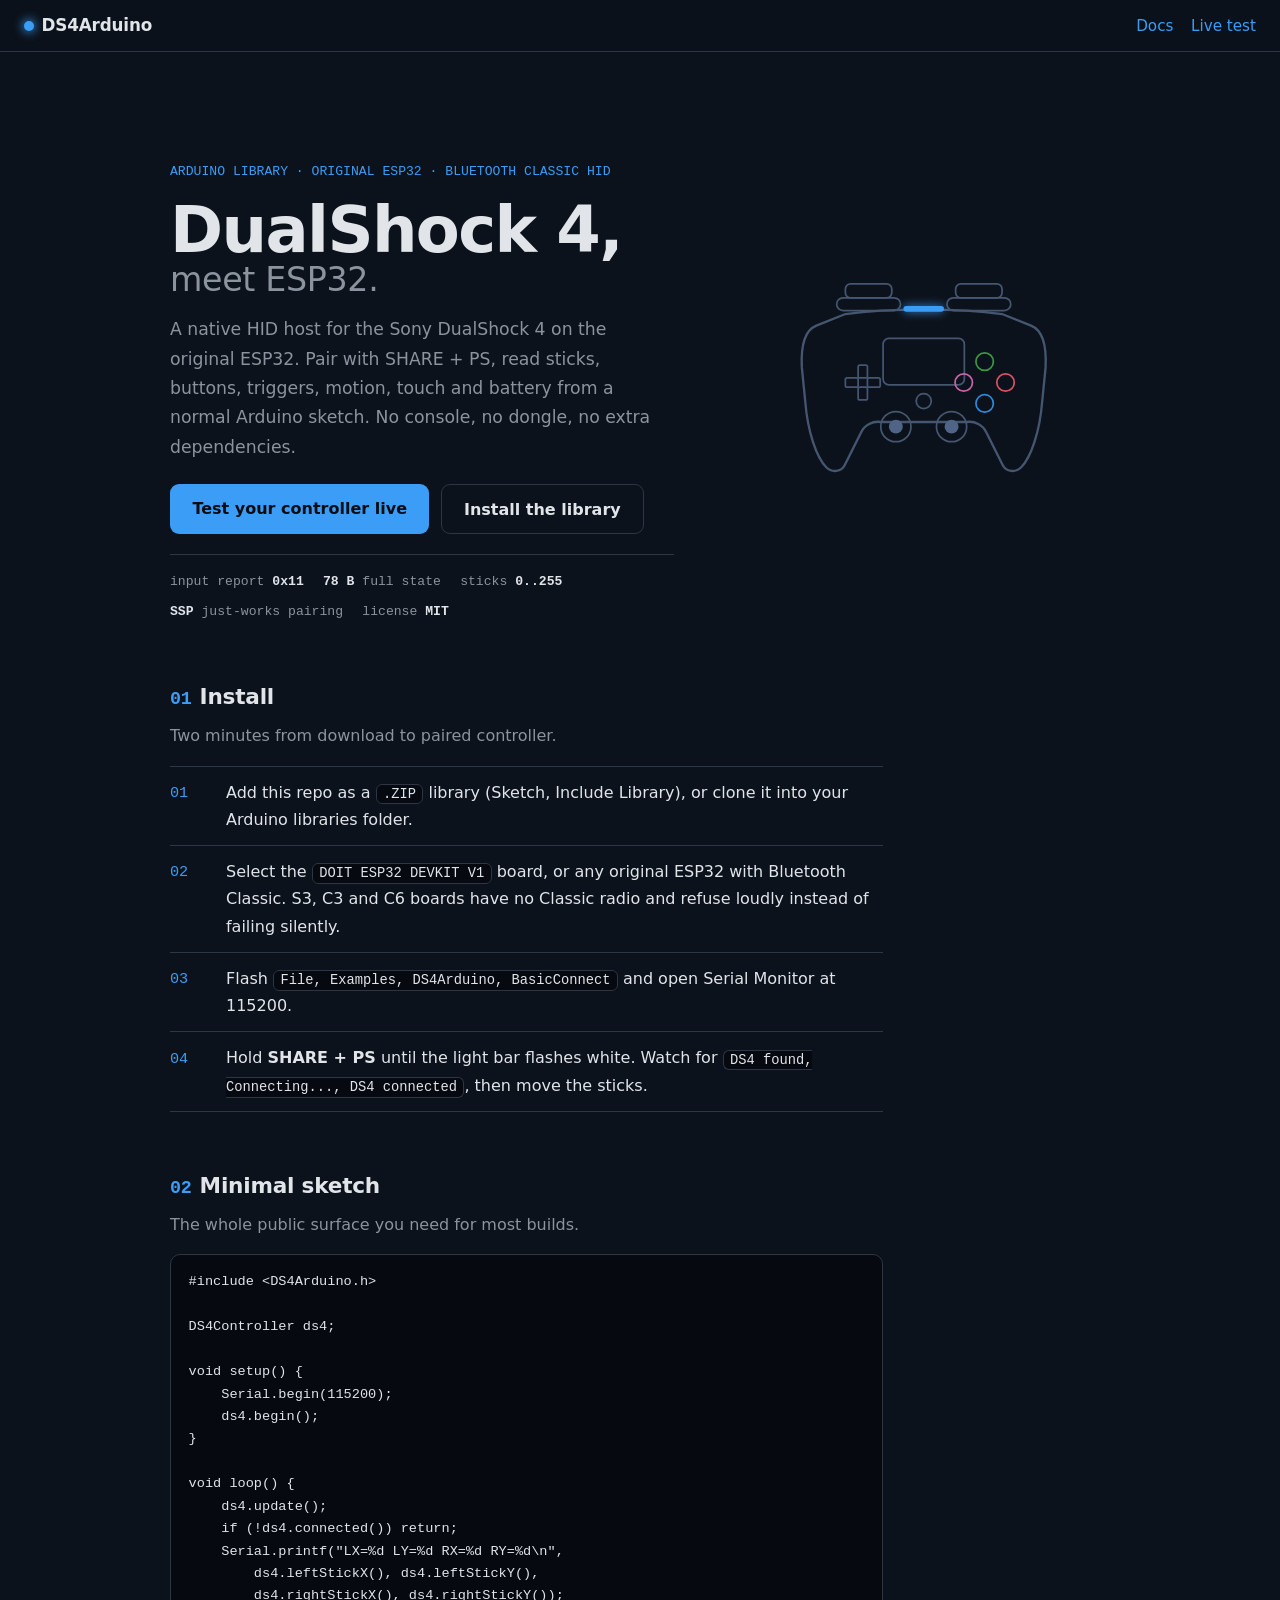
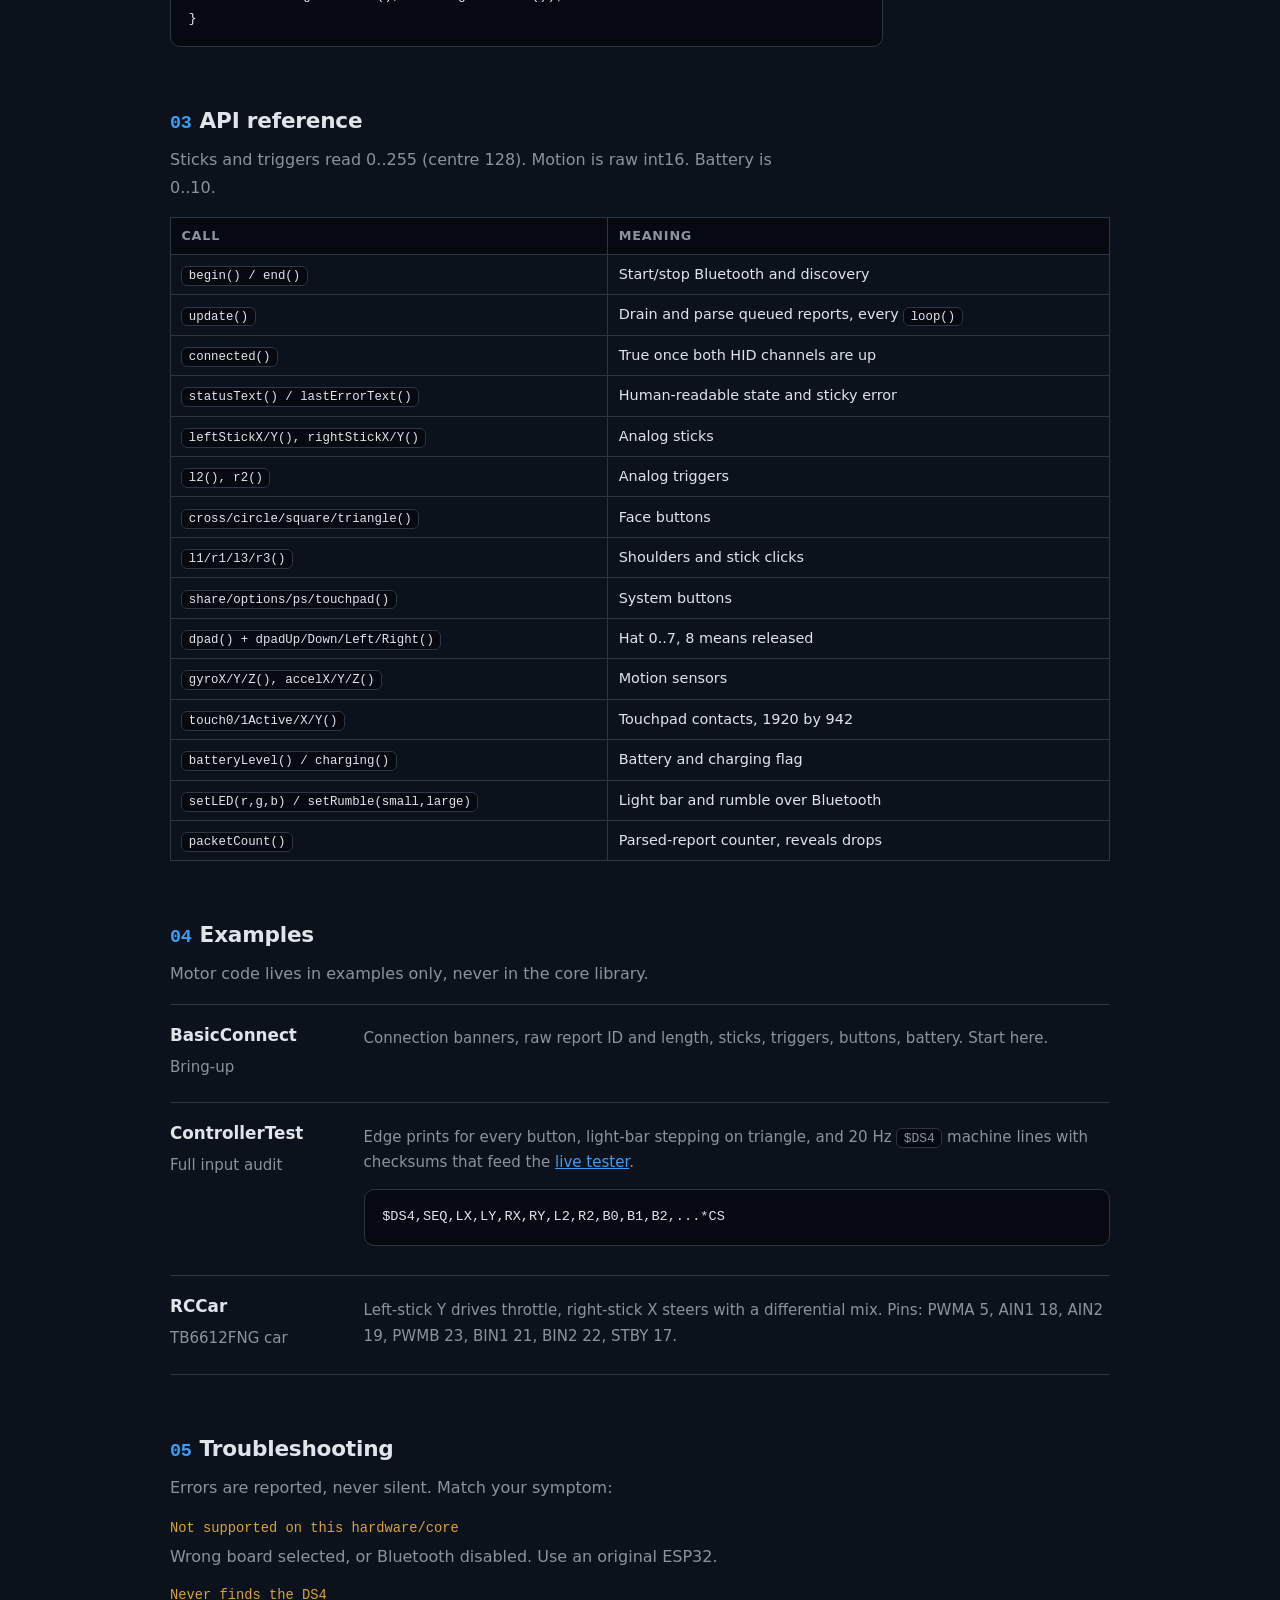
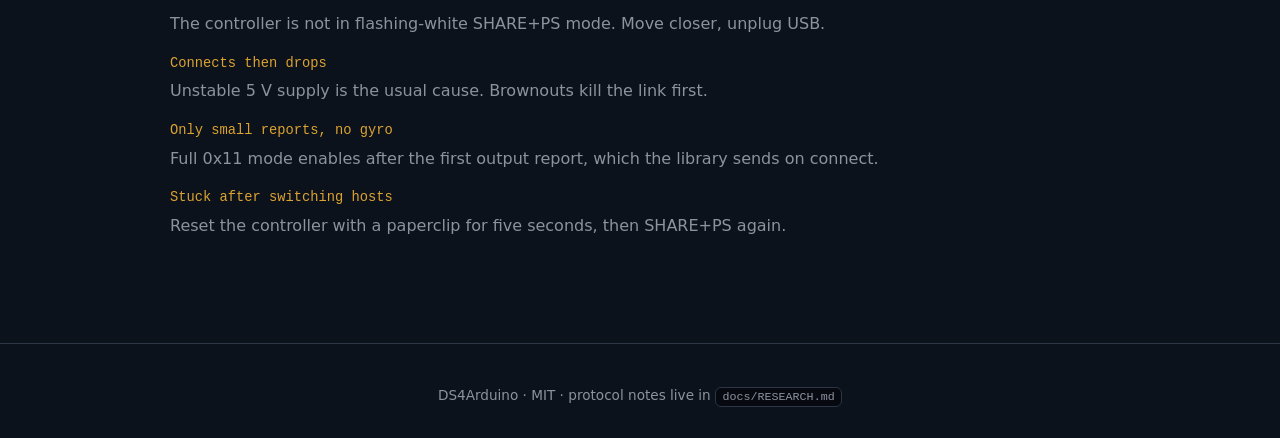
==== commit f7efada8: "svg file fixed" ====
--- a/docs/index.html
+++ b/docs/index.html
@@ -25,25 +25,29 @@
 </div>
 </div>
 <div class="rise d2" role="img" aria-label="DualShock 4 controller outline">
-<svg class="padmark" viewBox="0 0 340 300" aria-hidden="true">
-<path d="M170,52 C200,52 235,58 262,68 L296,80 C310,86 316,108 314,146 C312,190 306,232 292,264 C286,278 270,278 262,264 L238,224 C230,211 216,205 202,207 L138,207 C124,205 110,211 102,224 L78,264 C70,278 54,278 48,264 C34,232 28,190 26,146 C24,108 30,86 44,80 L78,68 C105,58 140,52 170,52 Z" fill="none" stroke="oklch(0.45 0.05 260)" stroke-width="3"/>
-<rect x="150" y="60" width="40" height="12" rx="6" fill="oklch(0.68 0.16 250)" style="filter:drop-shadow(0 0 8px oklch(0.68 0.16 250 / 0.9))"/>
-<rect x="140" y="100" width="60" height="44" rx="8" fill="none" stroke="oklch(0.45 0.05 260)" stroke-width="3"/>
-<rect x="66" y="74" width="52" height="16" rx="8" fill="none" stroke="oklch(0.45 0.05 260)" stroke-width="3"/>
-<rect x="222" y="74" width="52" height="16" rx="8" fill="none" stroke="oklch(0.45 0.05 260)" stroke-width="3"/>
-<rect x="120" y="94" width="28" height="12" rx="6" fill="none" stroke="oklch(0.45 0.05 260)" stroke-width="2.5"/>
-<rect x="192" y="94" width="28" height="12" rx="6" fill="none" stroke="oklch(0.45 0.05 260)" stroke-width="2.5"/>
-<rect x="80" y="124" width="16" height="48" rx="4" fill="none" stroke="oklch(0.45 0.05 260)" stroke-width="3"/>
-<rect x="64" y="140" width="48" height="16" rx="4" fill="none" stroke="oklch(0.45 0.05 260)" stroke-width="3"/>
-<circle cx="108" cy="200" r="24" fill="none" stroke="oklch(0.45 0.05 260)" stroke-width="3"/>
-<circle cx="108" cy="200" r="11" fill="oklch(0.5 0.06 260)"/>
-<circle cx="232" cy="200" r="24" fill="none" stroke="oklch(0.45 0.05 260)" stroke-width="3"/>
-<circle cx="232" cy="200" r="11" fill="oklch(0.5 0.06 260)"/>
-<circle cx="252" cy="128" r="12" fill="none" stroke="oklch(0.6 0.15 145)" stroke-width="3"/>
-<circle cx="272" cy="148" r="12" fill="none" stroke="oklch(0.62 0.17 15)" stroke-width="3"/>
-<circle cx="252" cy="168" r="12" fill="none" stroke="oklch(0.62 0.15 250)" stroke-width="3"/>
-<circle cx="232" cy="148" r="12" fill="none" stroke="oklch(0.64 0.14 340)" stroke-width="3"/>
-<circle cx="170" cy="232" r="12" fill="none" stroke="oklch(0.45 0.05 260)" stroke-width="3"/>
+<svg class="padmark" viewBox="0 0 340 200" aria-hidden="true">
+<g transform="translate(0,4) scale(0.53)">
+<rect x="185" y="6" width="80" height="24" rx="9" fill="none" stroke="oklch(0.45 0.05 260)" stroke-width="3"/>
+<rect x="375" y="6" width="80" height="24" rx="9" fill="none" stroke="oklch(0.45 0.05 260)" stroke-width="3"/>
+<path d="M185,58 C260,48 380,48 455,58 L505,78 C525,86 532,110 530,150 L524,210 C520,260 505,305 488,322 C478,332 462,330 456,318 L428,262 C422,249 408,242 394,244 L246,244 C232,242 218,249 212,262 L184,318 C178,330 162,332 152,322 C135,305 120,260 116,210 L110,150 C108,110 115,86 135,78 Z" fill="none" stroke="oklch(0.45 0.05 260)" stroke-width="4"/>
+<rect x="285" y="44" width="70" height="10" rx="5" fill="oklch(0.68 0.16 250)" style="filter:drop-shadow(0 0 8px oklch(0.68 0.16 250 / 0.9))"/>
+<rect x="170" y="30" width="110" height="22" rx="11" fill="none" stroke="oklch(0.45 0.05 260)" stroke-width="3"/>
+<rect x="360" y="30" width="110" height="22" rx="11" fill="none" stroke="oklch(0.45 0.05 260)" stroke-width="3"/>
+<rect x="250" y="100" width="140" height="80" rx="10" fill="none" stroke="oklch(0.45 0.05 260)" stroke-width="3"/>
+<rect x="207" y="146" width="16" height="22" rx="3" fill="none" stroke="oklch(0.45 0.05 260)" stroke-width="3"/>
+<rect x="207" y="184" width="16" height="22" rx="3" fill="none" stroke="oklch(0.45 0.05 260)" stroke-width="3"/>
+<rect x="185" y="168" width="22" height="16" rx="3" fill="none" stroke="oklch(0.45 0.05 260)" stroke-width="3"/>
+<rect x="223" y="168" width="22" height="16" rx="3" fill="none" stroke="oklch(0.45 0.05 260)" stroke-width="3"/>
+<circle cx="272" cy="252" r="26" fill="none" stroke="oklch(0.45 0.05 260)" stroke-width="3"/>
+<circle cx="272" cy="252" r="12" fill="oklch(0.5 0.06 260)"/>
+<circle cx="368" cy="252" r="26" fill="none" stroke="oklch(0.45 0.05 260)" stroke-width="3"/>
+<circle cx="368" cy="252" r="12" fill="oklch(0.5 0.06 260)"/>
+<circle cx="425" cy="140" r="15" fill="none" stroke="oklch(0.6 0.15 145)" stroke-width="3"/>
+<circle cx="461" cy="176" r="15" fill="none" stroke="oklch(0.62 0.17 15)" stroke-width="3"/>
+<circle cx="425" cy="212" r="15" fill="none" stroke="oklch(0.62 0.15 250)" stroke-width="3"/>
+<circle cx="389" cy="176" r="15" fill="none" stroke="oklch(0.64 0.14 340)" stroke-width="3"/>
+<circle cx="320" cy="208" r="13" fill="none" stroke="oklch(0.45 0.05 260)" stroke-width="3"/>
+</g>
 </svg>
 </div>
 </div>
--- a/docs/style.css
+++ b/docs/style.css
@@ -199,12 +199,12 @@
 #lightbar { fill: oklch(0.35 0.05 260); transition: fill 200ms, filter 200ms; }
 #lightbar.on { fill: var(--accent); filter: drop-shadow(0 0 10px oklch(0.68 0.16 250 / 0.9)); }
 .face { fill: oklch(0.2 0.02 260); stroke: var(--border); stroke-width: 1.5; transition: fill 120ms; }
-.face text { fill: var(--muted); font-size: 17px; text-anchor: middle; font-family: var(--sans); }
-.face.on-triangle { fill: var(--green); }
-.face.on-circle { fill: var(--red); }
-.face.on-cross { fill: var(--accent); }
-.face.on-square { fill: var(--pink); }
-.face.on-triangle text, .face.on-circle text, .face.on-cross text, .face.on-square text { fill: oklch(0.15 0.01 260); font-weight: 700; }
+.face text { fill: var(--muted); font-size: 16px; text-anchor: middle; font-family: var(--sans); }
+#b-triangle.on circle { fill: var(--green); }
+#b-circle.on circle { fill: var(--red); }
+#b-cross.on circle { fill: var(--accent); }
+#b-square.on circle { fill: var(--pink); }
+#b-triangle.on text, #b-circle.on text, #b-cross.on text, #b-square.on text { fill: oklch(0.15 0.01 260); font-weight: 700; }
 .dbtn { fill: oklch(0.2 0.02 260); stroke: var(--border); stroke-width: 1.5; transition: fill 120ms; }
 .dbtn.on { fill: var(--accent); }
 .sysbtn { fill: oklch(0.2 0.02 260); stroke: var(--border); stroke-width: 1.5; transition: fill 120ms; }
@@ -213,6 +213,7 @@
 .sysbtn.on text { fill: oklch(0.15 0.01 260); }
 .shoulder { fill: oklch(0.2 0.02 260); stroke: var(--border); stroke-width: 1.5; transition: fill 120ms; }
 .shoulder.on { fill: var(--amber); }
+#l2fill, #r2fill { fill: var(--accent); }
 .tdot { fill: var(--green); }
 .grid2 { display: grid; grid-template-columns: 1fr 1fr; gap: 1rem; }
 .panel {
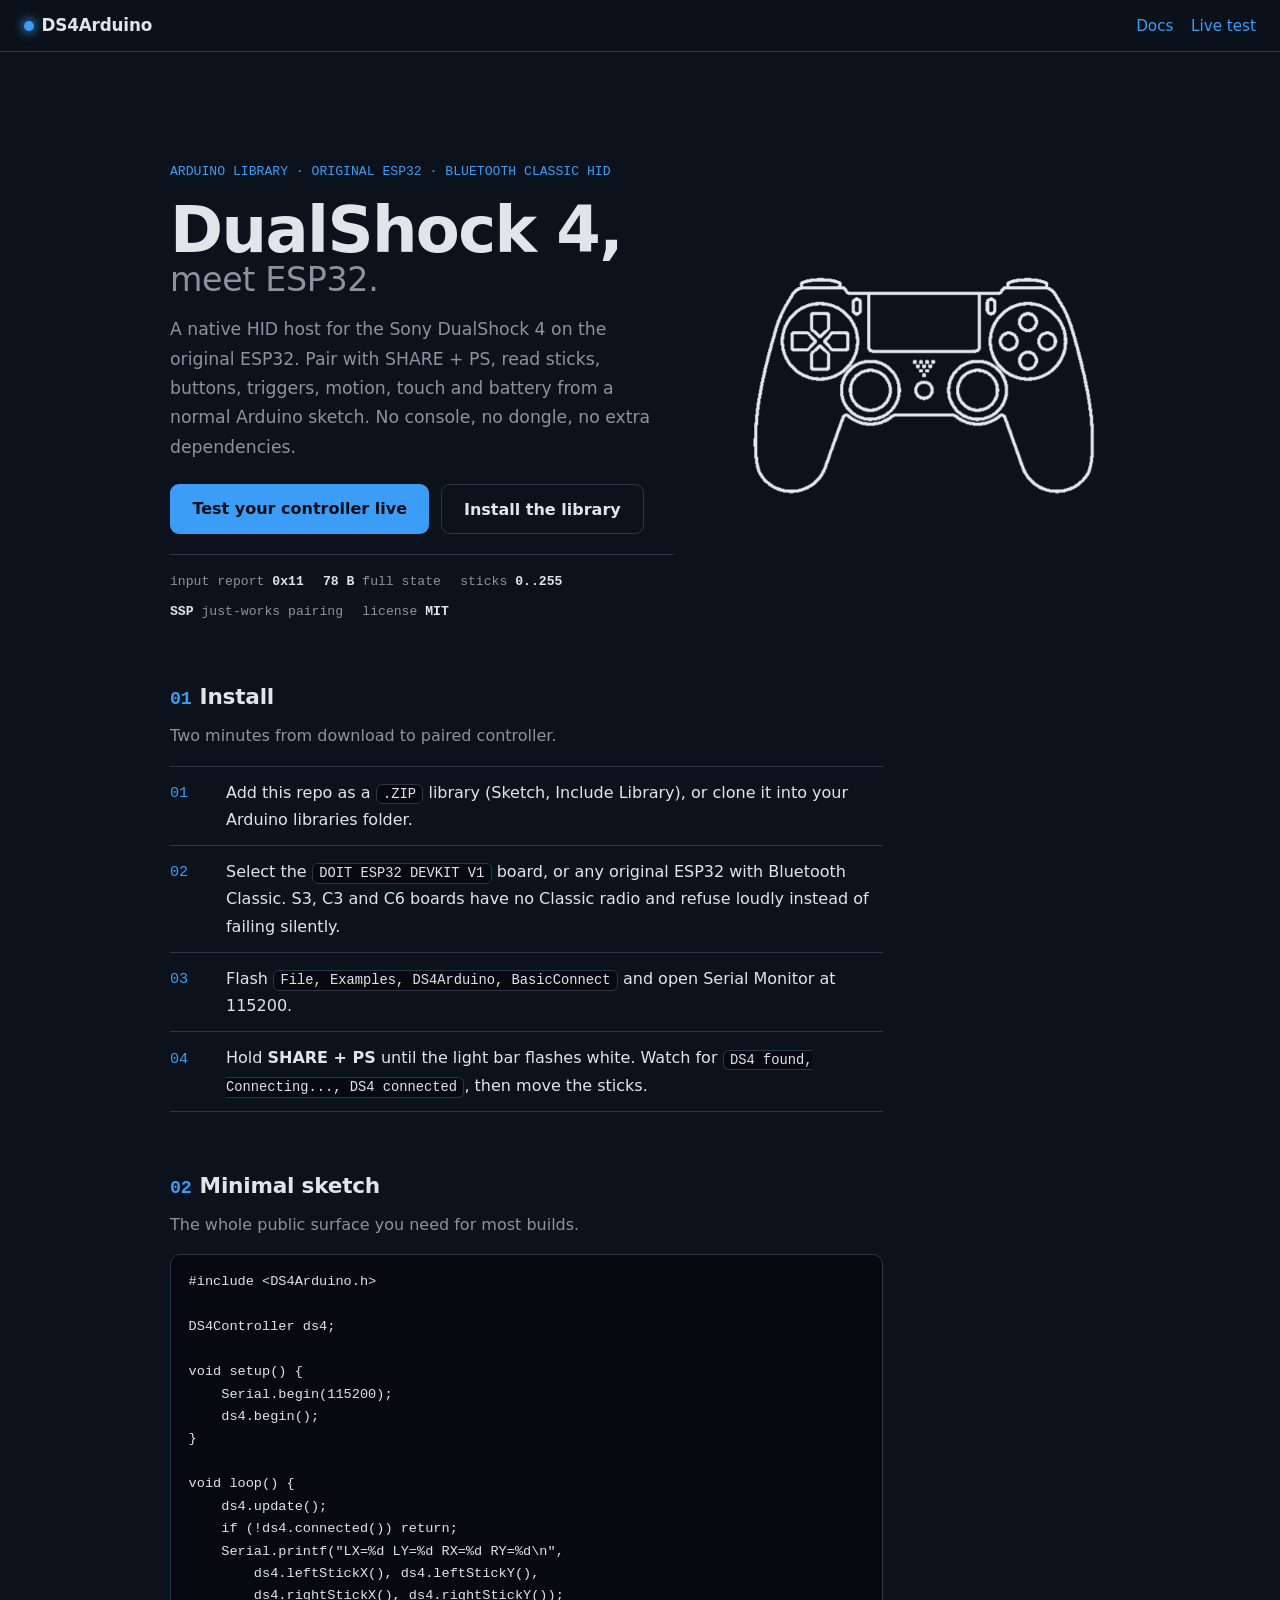
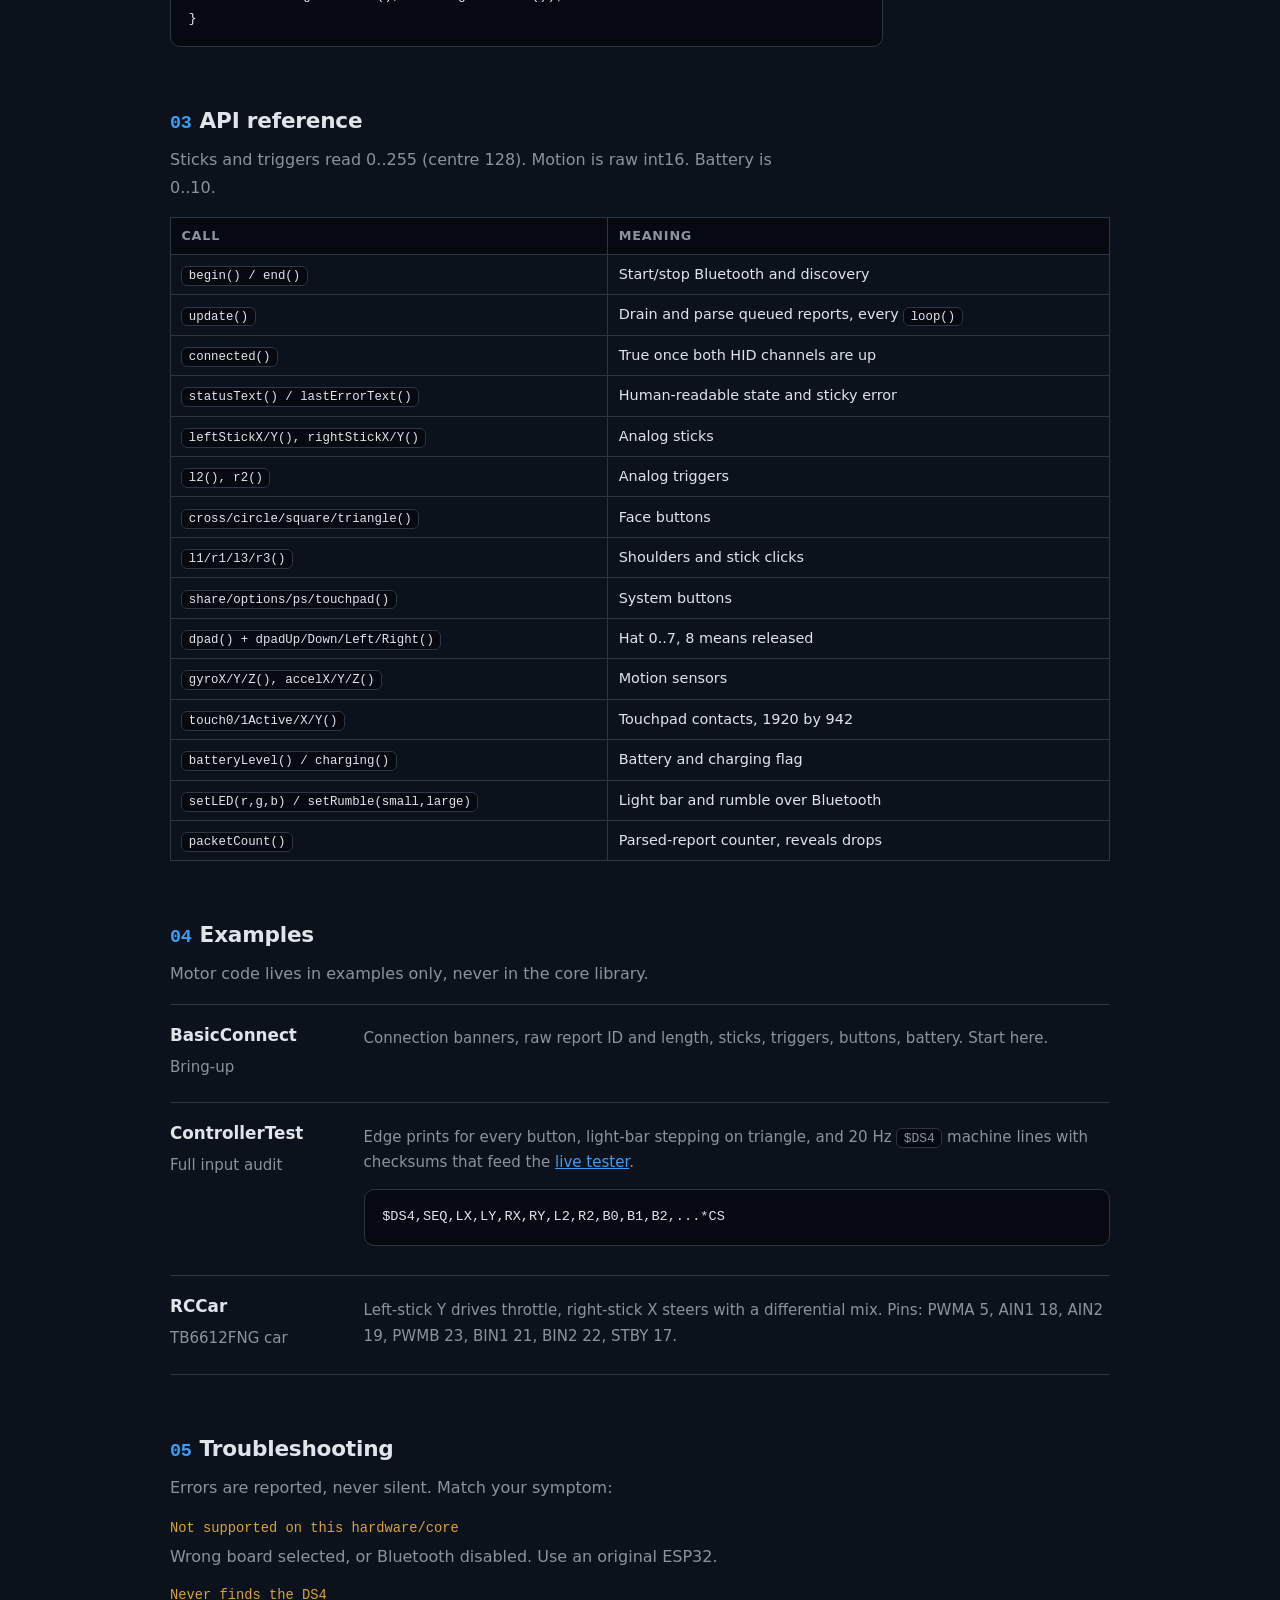
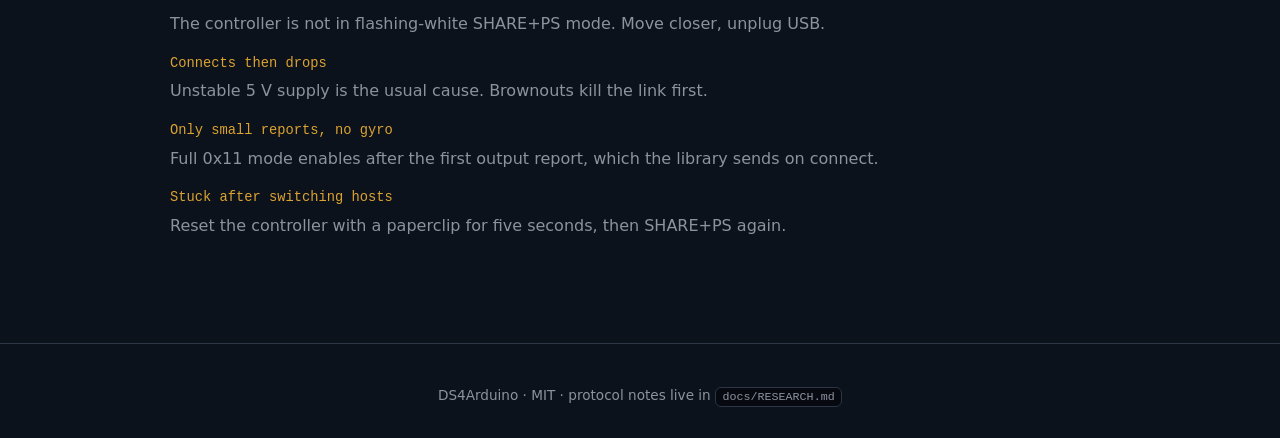
==== commit 35d3bb43: "docs images added" ====
--- a/docs/index.html
+++ b/docs/index.html
@@ -25,30 +25,7 @@
 </div>
 </div>
 <div class="rise d2" role="img" aria-label="DualShock 4 controller outline">
-<svg class="padmark" viewBox="0 0 340 200" aria-hidden="true">
-<g transform="translate(0,4) scale(0.53)">
-<rect x="185" y="6" width="80" height="24" rx="9" fill="none" stroke="oklch(0.45 0.05 260)" stroke-width="3"/>
-<rect x="375" y="6" width="80" height="24" rx="9" fill="none" stroke="oklch(0.45 0.05 260)" stroke-width="3"/>
-<path d="M185,58 C260,48 380,48 455,58 L505,78 C525,86 532,110 530,150 L524,210 C520,260 505,305 488,322 C478,332 462,330 456,318 L428,262 C422,249 408,242 394,244 L246,244 C232,242 218,249 212,262 L184,318 C178,330 162,332 152,322 C135,305 120,260 116,210 L110,150 C108,110 115,86 135,78 Z" fill="none" stroke="oklch(0.45 0.05 260)" stroke-width="4"/>
-<rect x="285" y="44" width="70" height="10" rx="5" fill="oklch(0.68 0.16 250)" style="filter:drop-shadow(0 0 8px oklch(0.68 0.16 250 / 0.9))"/>
-<rect x="170" y="30" width="110" height="22" rx="11" fill="none" stroke="oklch(0.45 0.05 260)" stroke-width="3"/>
-<rect x="360" y="30" width="110" height="22" rx="11" fill="none" stroke="oklch(0.45 0.05 260)" stroke-width="3"/>
-<rect x="250" y="100" width="140" height="80" rx="10" fill="none" stroke="oklch(0.45 0.05 260)" stroke-width="3"/>
-<rect x="207" y="146" width="16" height="22" rx="3" fill="none" stroke="oklch(0.45 0.05 260)" stroke-width="3"/>
-<rect x="207" y="184" width="16" height="22" rx="3" fill="none" stroke="oklch(0.45 0.05 260)" stroke-width="3"/>
-<rect x="185" y="168" width="22" height="16" rx="3" fill="none" stroke="oklch(0.45 0.05 260)" stroke-width="3"/>
-<rect x="223" y="168" width="22" height="16" rx="3" fill="none" stroke="oklch(0.45 0.05 260)" stroke-width="3"/>
-<circle cx="272" cy="252" r="26" fill="none" stroke="oklch(0.45 0.05 260)" stroke-width="3"/>
-<circle cx="272" cy="252" r="12" fill="oklch(0.5 0.06 260)"/>
-<circle cx="368" cy="252" r="26" fill="none" stroke="oklch(0.45 0.05 260)" stroke-width="3"/>
-<circle cx="368" cy="252" r="12" fill="oklch(0.5 0.06 260)"/>
-<circle cx="425" cy="140" r="15" fill="none" stroke="oklch(0.6 0.15 145)" stroke-width="3"/>
-<circle cx="461" cy="176" r="15" fill="none" stroke="oklch(0.62 0.17 15)" stroke-width="3"/>
-<circle cx="425" cy="212" r="15" fill="none" stroke="oklch(0.62 0.15 250)" stroke-width="3"/>
-<circle cx="389" cy="176" r="15" fill="none" stroke="oklch(0.64 0.14 340)" stroke-width="3"/>
-<circle cx="320" cy="208" r="13" fill="none" stroke="oklch(0.45 0.05 260)" stroke-width="3"/>
-</g>
-</svg>
+<img class="padmark" src="../assets/pad-dark.png" alt="DualShock 4 line drawing" width="481" height="360">
 </div>
 </div>
 
--- a/docs/style.css
+++ b/docs/style.css
@@ -193,22 +193,31 @@
 #padSvg { width: 100%; height: auto; display: block; max-width: 720px; margin: 0 auto; }
 #padTilt { transition: transform 160ms cubic-bezier(0.22, 1, 0.36, 1); transform-box: fill-box; transform-origin: center; }
 .padbody { fill: oklch(0.24 0.028 262); stroke: var(--border); stroke-width: 2; }
-.padwell { fill: oklch(0.15 0.015 260); stroke: var(--border); stroke-width: 1.5; }
 .padthumb { fill: oklch(0.45 0.05 260); stroke: oklch(0.6 0.05 260); stroke-width: 1.5; }
-.padtouch { fill: oklch(0.16 0.015 260); stroke: var(--border); stroke-width: 1.5; }
+.padtouch { fill: none; stroke: transparent; stroke-width: 2; transition: stroke 120ms; }
+#b-tp.on { stroke: var(--accent); filter: drop-shadow(0 0 6px oklch(0.68 0.16 250 / 0.8)); }
+.zone { fill: transparent; transition: fill 120ms, fill-opacity 120ms; }
+.zone.on { fill: var(--accent); fill-opacity: 0.45; }
+.trigtab { fill: none; stroke: var(--border); stroke-width: 2; }
+#l2fill, #r2fill { fill: var(--accent); }
 #lightbar { fill: oklch(0.35 0.05 260); transition: fill 200ms, filter 200ms; }
 #lightbar.on { fill: var(--accent); filter: drop-shadow(0 0 10px oklch(0.68 0.16 250 / 0.9)); }
 .face { fill: oklch(0.2 0.02 260); stroke: var(--border); stroke-width: 1.5; transition: fill 120ms; }
-.face text { fill: var(--muted); font-size: 16px; text-anchor: middle; font-family: var(--sans); }
+.face text { fill: var(--muted); font-size: 13px; text-anchor: middle; font-family: var(--sans); }
 #b-triangle.on circle { fill: var(--green); }
 #b-circle.on circle { fill: var(--red); }
 #b-cross.on circle { fill: var(--accent); }
 #b-square.on circle { fill: var(--pink); }
 #b-triangle.on text, #b-circle.on text, #b-cross.on text, #b-square.on text { fill: oklch(0.15 0.01 260); font-weight: 700; }
-.dbtn { fill: oklch(0.2 0.02 260); stroke: var(--border); stroke-width: 1.5; transition: fill 120ms; }
-.dbtn.on { fill: var(--accent); }
-.sysbtn { fill: oklch(0.2 0.02 260); stroke: var(--border); stroke-width: 1.5; transition: fill 120ms; }
+.sysbtn { fill: transparent; stroke: transparent; transition: fill 120ms; }
 .sysbtn.on { fill: var(--accent); }
+.battwrap { display: flex; gap: 1rem; align-items: center; margin-top: 0.7rem; }
+.batticon { width: 118px; flex: none; }
+.battbody { fill: none; stroke: var(--border); stroke-width: 2; }
+.battnub { fill: var(--border); }
+#battfill { fill: var(--green); }
+.battbolt { fill: var(--amber); display: none; }
+#battpct { font-size: 1.6rem; font-weight: 800; letter-spacing: -0.02em; }
 .sysbtn text { fill: var(--muted); font-size: 10px; text-anchor: middle; font-family: var(--sans); }
 .sysbtn.on text { fill: oklch(0.15 0.01 260); }
 .shoulder { fill: oklch(0.2 0.02 260); stroke: var(--border); stroke-width: 1.5; transition: fill 120ms; }
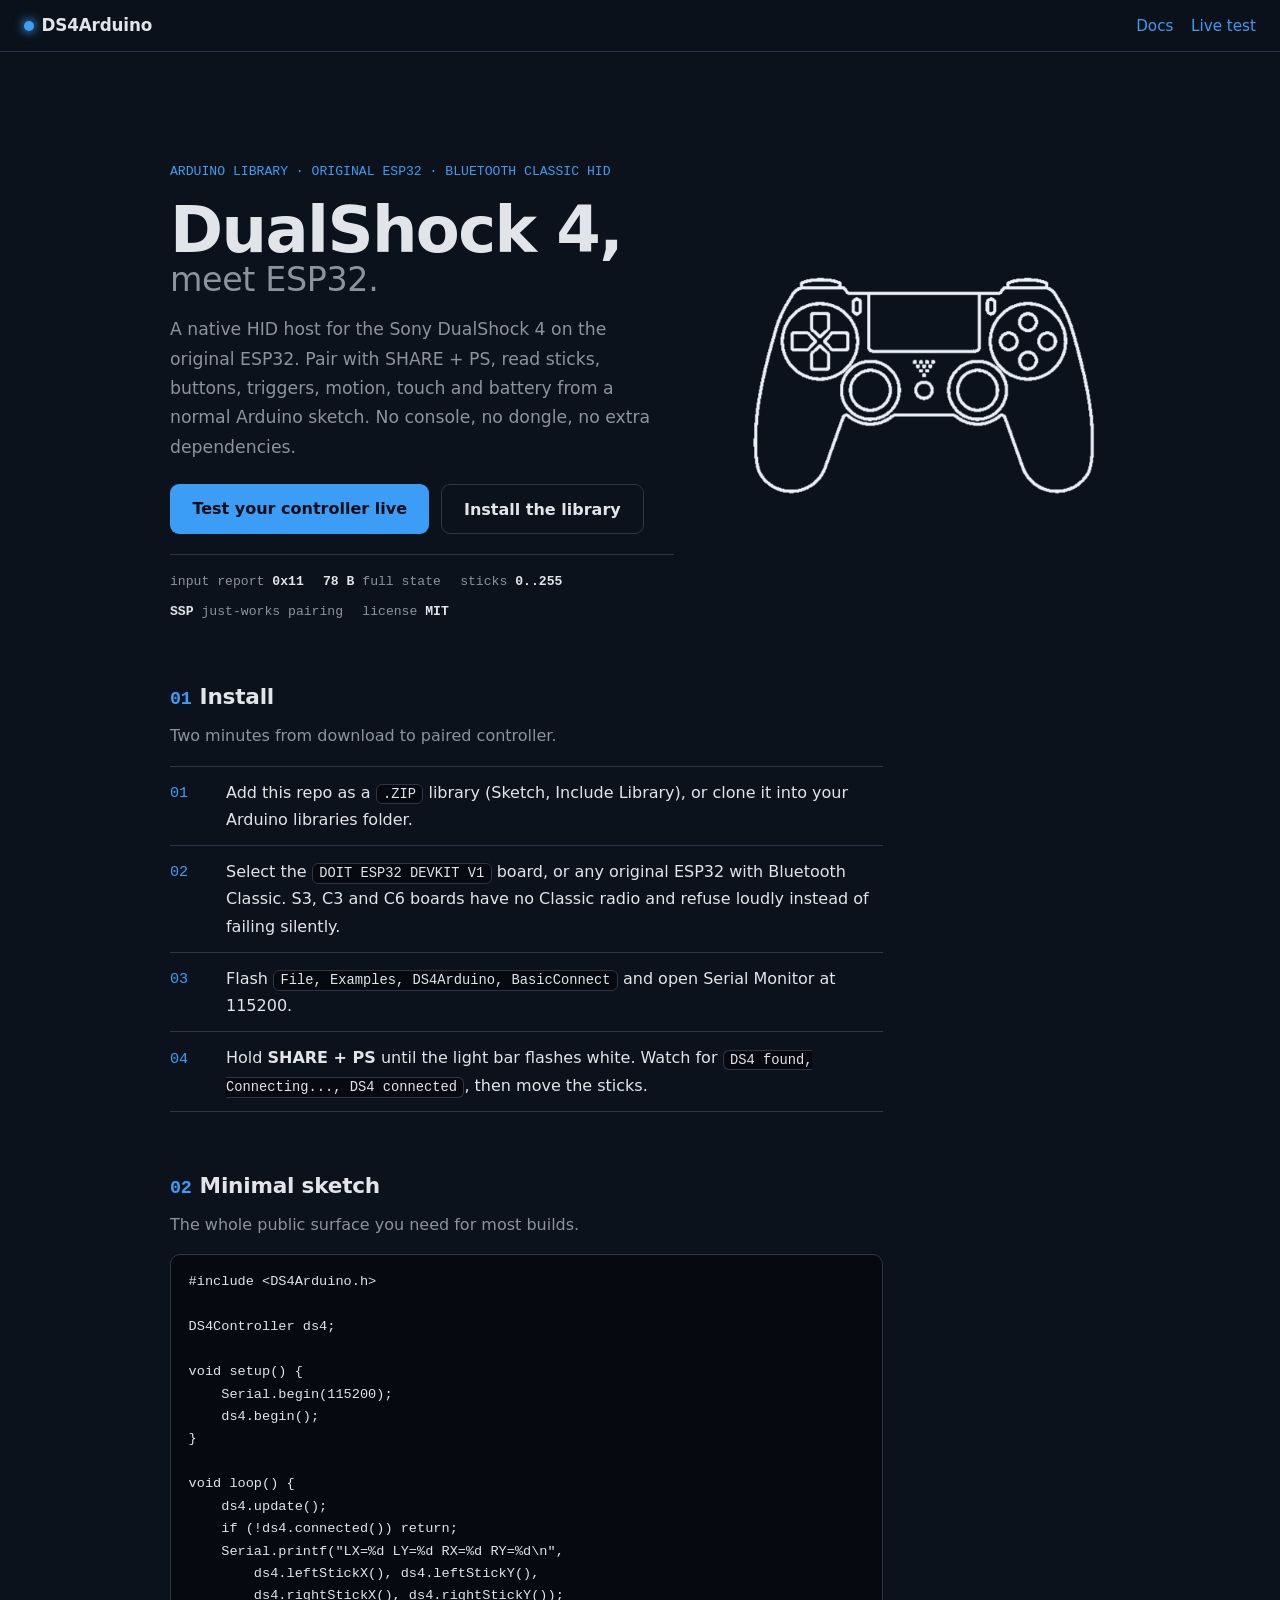
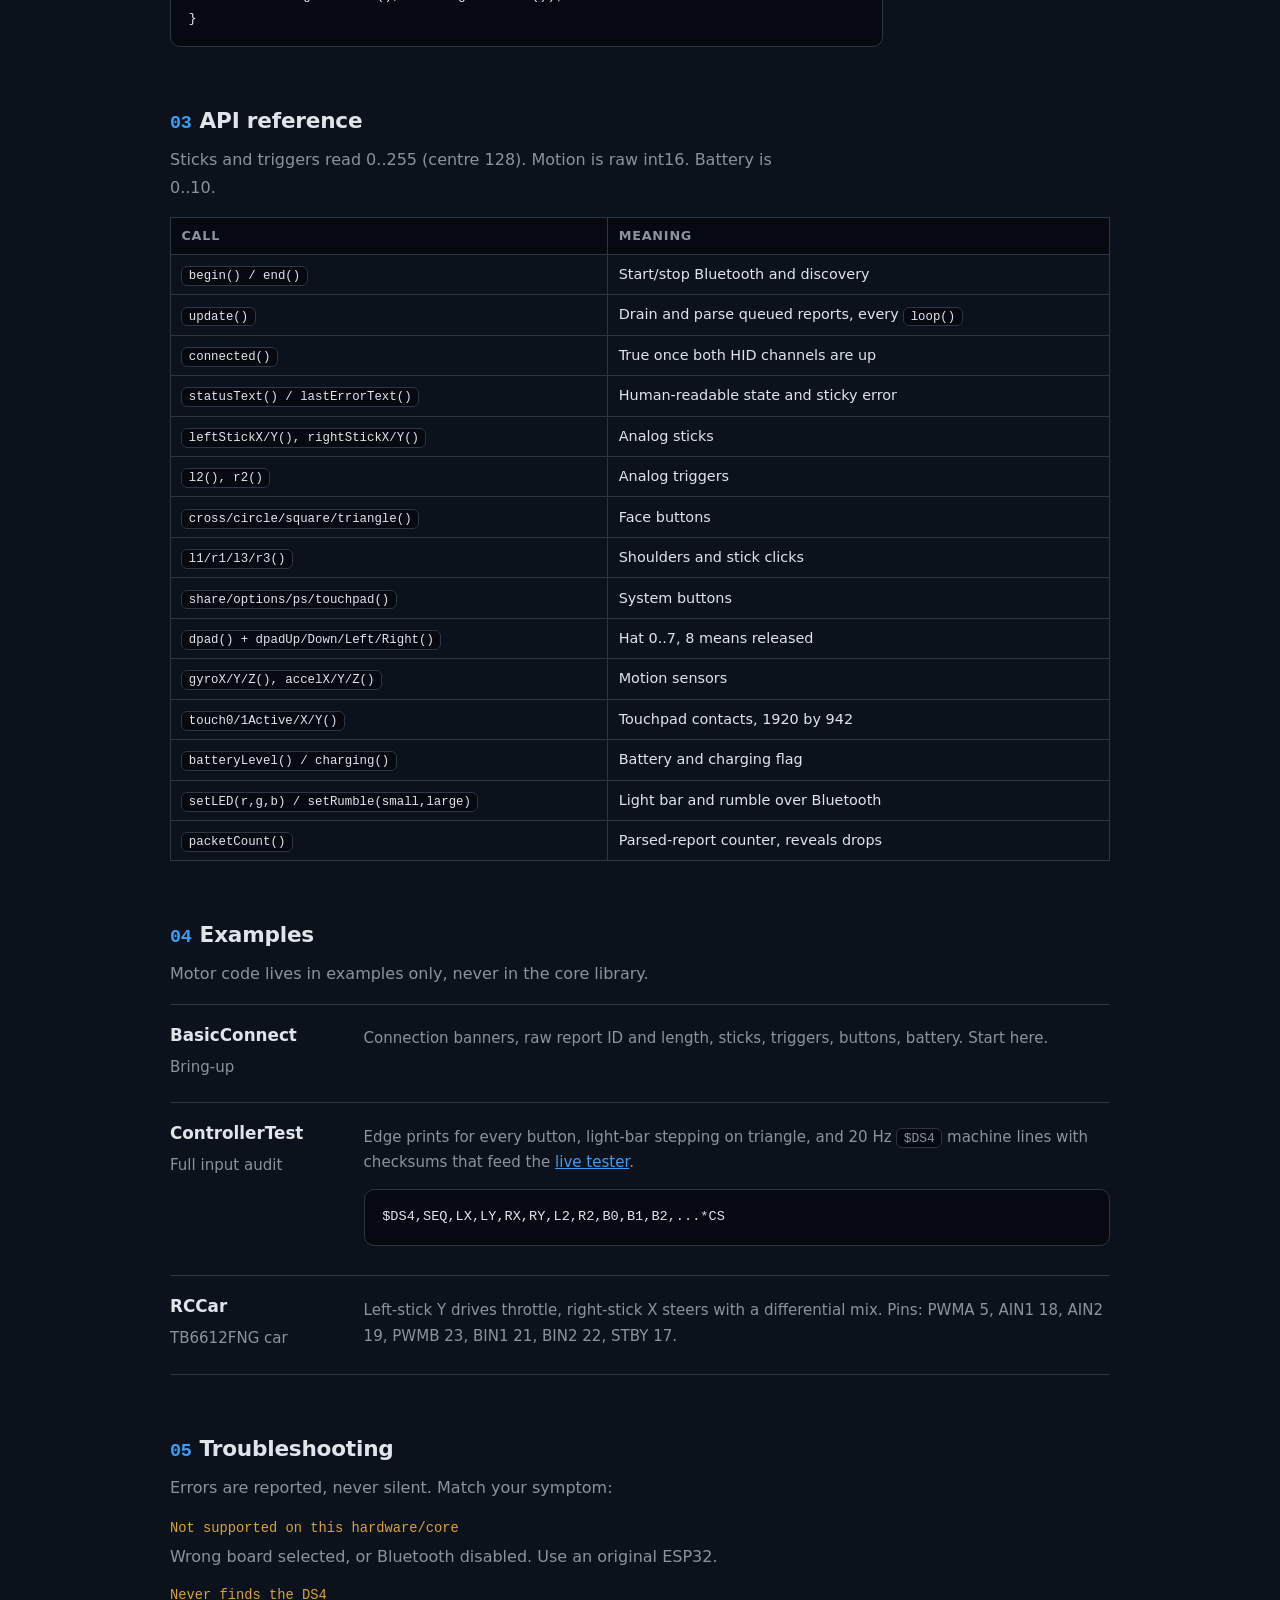
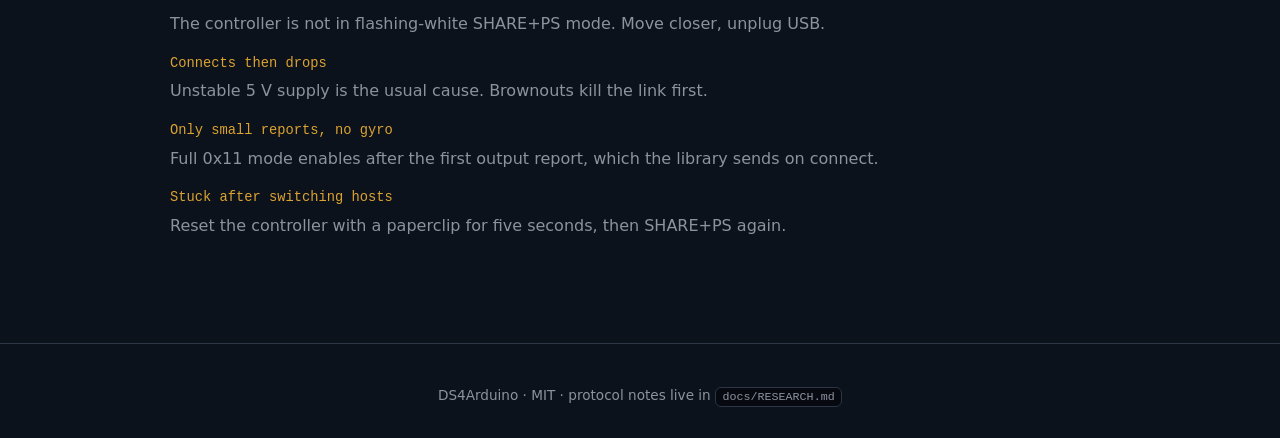
==== commit 8083f24f: "fixed data uri for docs" ====
--- a/docs/index.html
+++ b/docs/index.html
@@ -4,6 +4,7 @@
 <meta charset="utf-8">
 <meta name="viewport" content="width=device-width, initial-scale=1">
 <title>DS4Arduino, DualShock 4 over Bluetooth Classic for ESP32</title>
+<link rel="icon" href="data:image/svg+xml,%3Csvg xmlns='http://www.w3.org/2000/svg' viewBox='0 0 32 32'%3E%3Crect width='32' height='32' rx='8' fill='%230d1117'/%3E%3Crect x='7' y='13' width='18' height='6' rx='3' fill='%233f8cff'/%3E%3C/svg%3E">
 <link rel="stylesheet" href="style.css">
 </head>
 <body>
@@ -25,7 +26,7 @@
 </div>
 </div>
 <div class="rise d2" role="img" aria-label="DualShock 4 controller outline">
-<img class="padmark" src="../assets/pad-dark.png" alt="DualShock 4 line drawing" width="481" height="360">
+<img class="padmark" src="[data-uri]" alt="DualShock 4 line drawing" width="481" height="360">
 </div>
 </div>
 
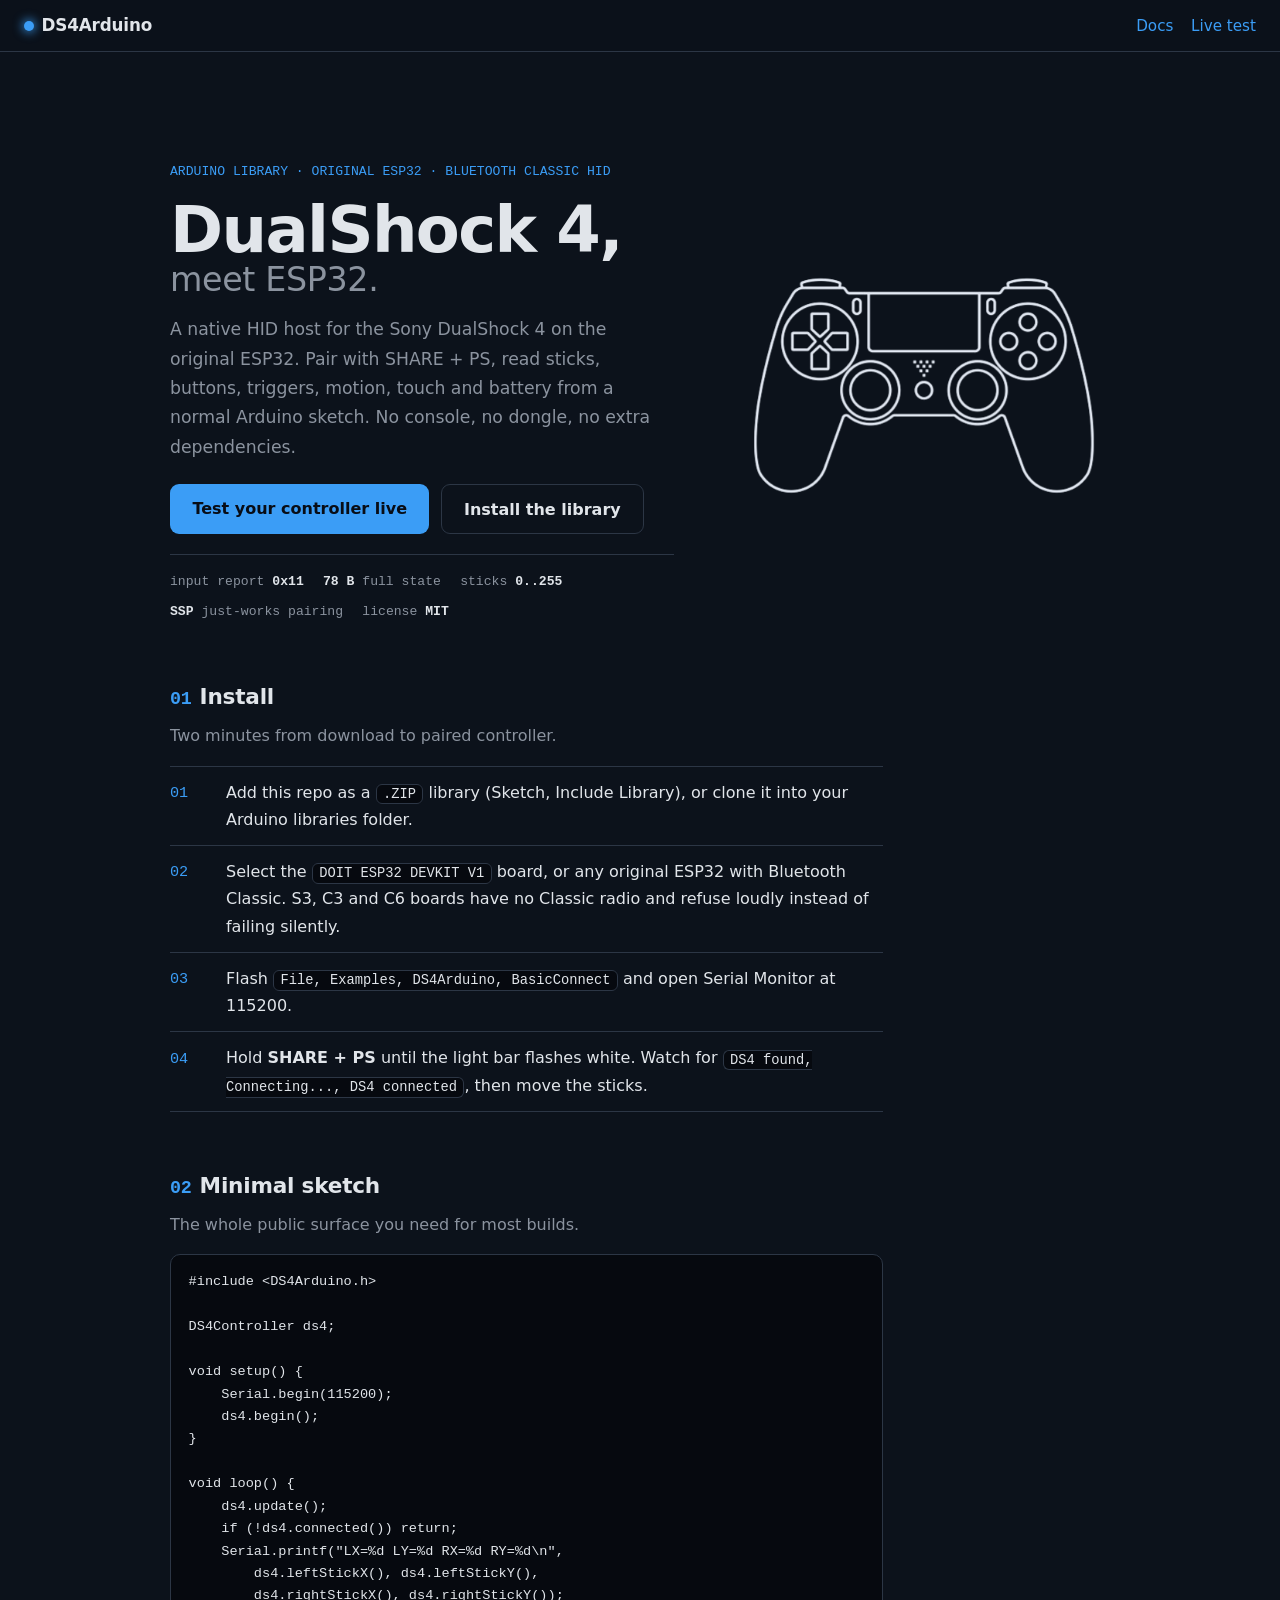
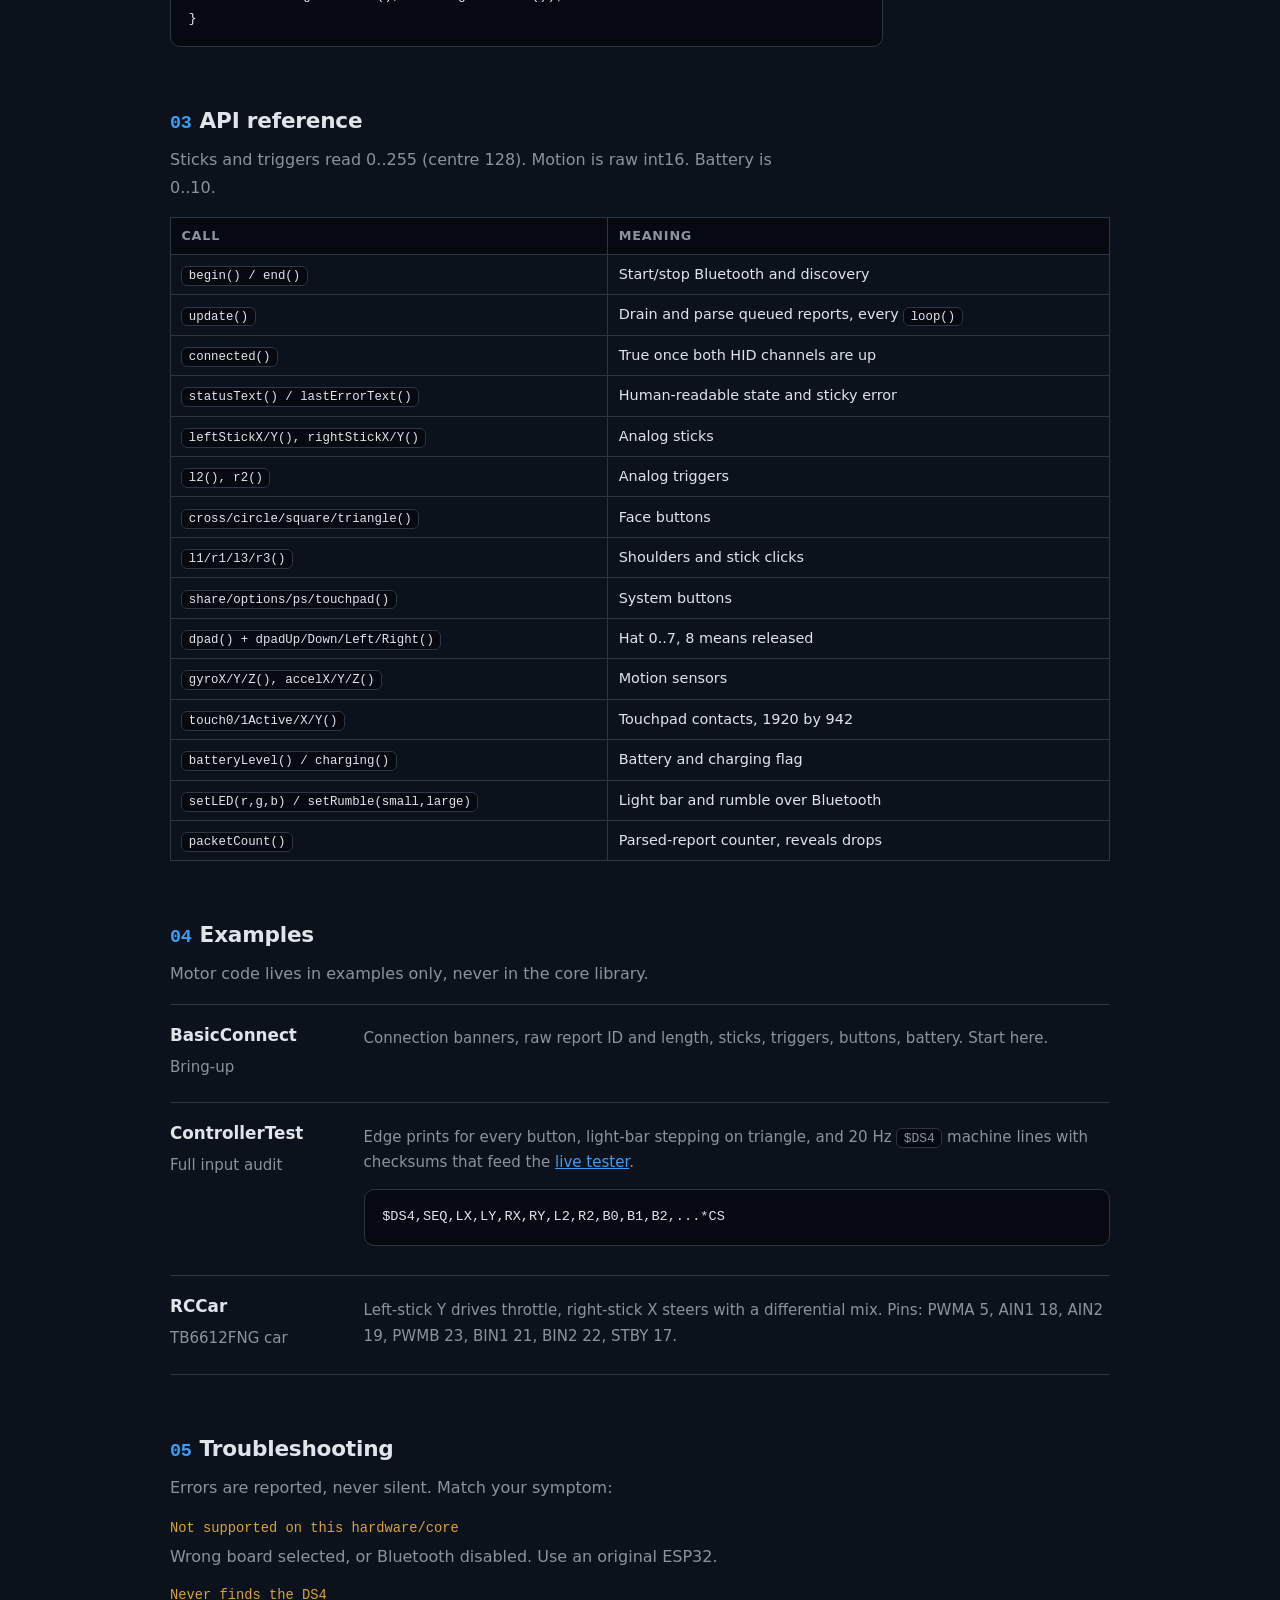
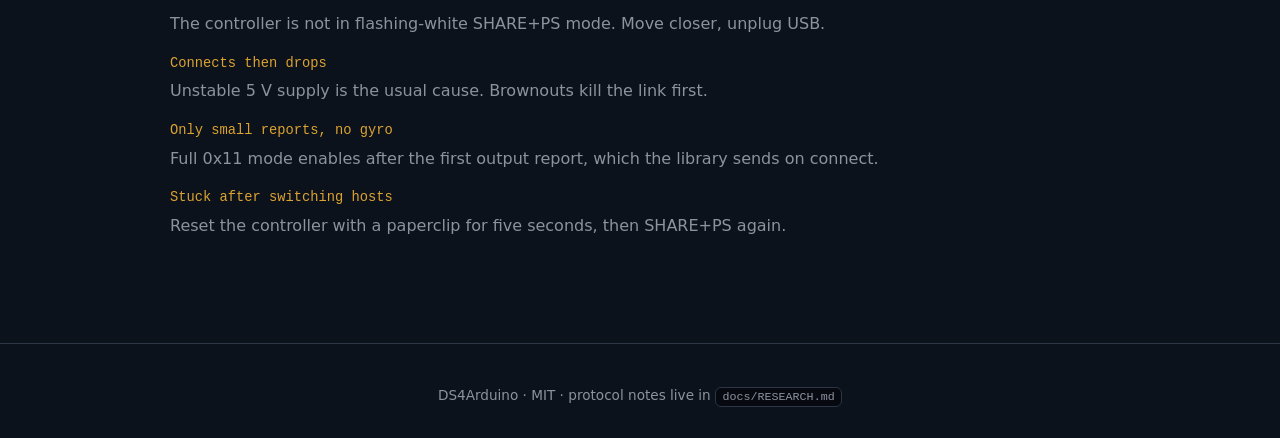
==== commit cbe22322: "fixed controller visualization" ====
--- a/docs/index.html
+++ b/docs/index.html
@@ -26,7 +26,7 @@
 </div>
 </div>
 <div class="rise d2" role="img" aria-label="DualShock 4 controller outline">
-<img class="padmark" src="[data-uri]" alt="DualShock 4 line drawing" width="481" height="360">
+<img class="padmark" src="[data-uri]" alt="DualShock 4 line drawing" width="481" height="360">
 </div>
 </div>
 
--- a/docs/style.css
+++ b/docs/style.css
@@ -191,7 +191,6 @@
   margin-bottom: 1.2rem;
 }
 #padSvg { width: 100%; height: auto; display: block; max-width: 720px; margin: 0 auto; }
-#padTilt { transition: transform 160ms cubic-bezier(0.22, 1, 0.36, 1); transform-box: fill-box; transform-origin: center; }
 .padbody { fill: oklch(0.24 0.028 262); stroke: var(--border); stroke-width: 2; }
 .padthumb { fill: oklch(0.45 0.05 260); stroke: oklch(0.6 0.05 260); stroke-width: 1.5; }
 .padtouch { fill: none; stroke: transparent; stroke-width: 2; transition: stroke 120ms; }
@@ -220,6 +219,8 @@
 #battpct { font-size: 1.6rem; font-weight: 800; letter-spacing: -0.02em; }
 .sysbtn text { fill: var(--muted); font-size: 10px; text-anchor: middle; font-family: var(--sans); }
 .sysbtn.on text { fill: oklch(0.15 0.01 260); }
+#b-l3 circle, #b-r3 circle { fill: none; stroke: var(--border); stroke-width: 1.5; }
+#b-l3.on circle, #b-r3.on circle { fill: var(--accent); }
 .shoulder { fill: oklch(0.2 0.02 260); stroke: var(--border); stroke-width: 1.5; transition: fill 120ms; }
 .shoulder.on { fill: var(--amber); }
 #l2fill, #r2fill { fill: var(--accent); }
@@ -235,6 +236,19 @@
 .panel h2 { margin: 0 0 0.5rem; font-size: 1.05rem; }
 .bar { height: 12px; background: oklch(0.14 0.015 260); border: 1px solid var(--border); border-radius: 6px; overflow: hidden; }
 .bar > div { height: 100%; width: 0%; background: var(--accent); transition: width 100ms linear; }
+.att { width: 150px; display: block; margin: 0 auto; }
+.attbezel { fill: oklch(0.14 0.015 260); stroke: var(--border); stroke-width: 2; }
+.attsky { fill: oklch(0.36 0.08 250); }
+.attgnd { fill: oklch(0.32 0.05 60); }
+.attline { stroke: oklch(0.9 0.01 260); stroke-width: 1.5; }
+.attline.dim { opacity: 0.45; }
+#attBall { transition: transform 140ms cubic-bezier(0.22, 1, 0.36, 1); }
+#attWings rect, #attWings circle { fill: var(--amber); }
+/* steady numbers: changing widths must not reflow the page */
+.kv span:last-child, #hz, #seq, #touchtxt, #battxt, #battpct, #attTxt,
+#lxv, #lyv, #rxv, #ryv, #l2v, #r2v { font-variant-numeric: tabular-nums; }
+#lastDs4 { display: block; max-height: 3.2em; overflow: hidden; text-overflow: ellipsis; }
+.bar > div { height: 100%; width: 0%; background: var(--accent); transition: width 100ms linear; }
 .kv { display: flex; justify-content: space-between; gap: 1rem; font-size: 0.92rem; padding: 0.2rem 0; }
 .kv span:last-child { font-family: var(--mono); }
 #log {
@@ -259,6 +273,6 @@
 }
 @media (prefers-reduced-motion: reduce) {
   .rise { animation: none; }
-  #padTilt { transition: none; }
+  #attBall { transition: none; }
   html { scroll-behavior: auto; }
 }
